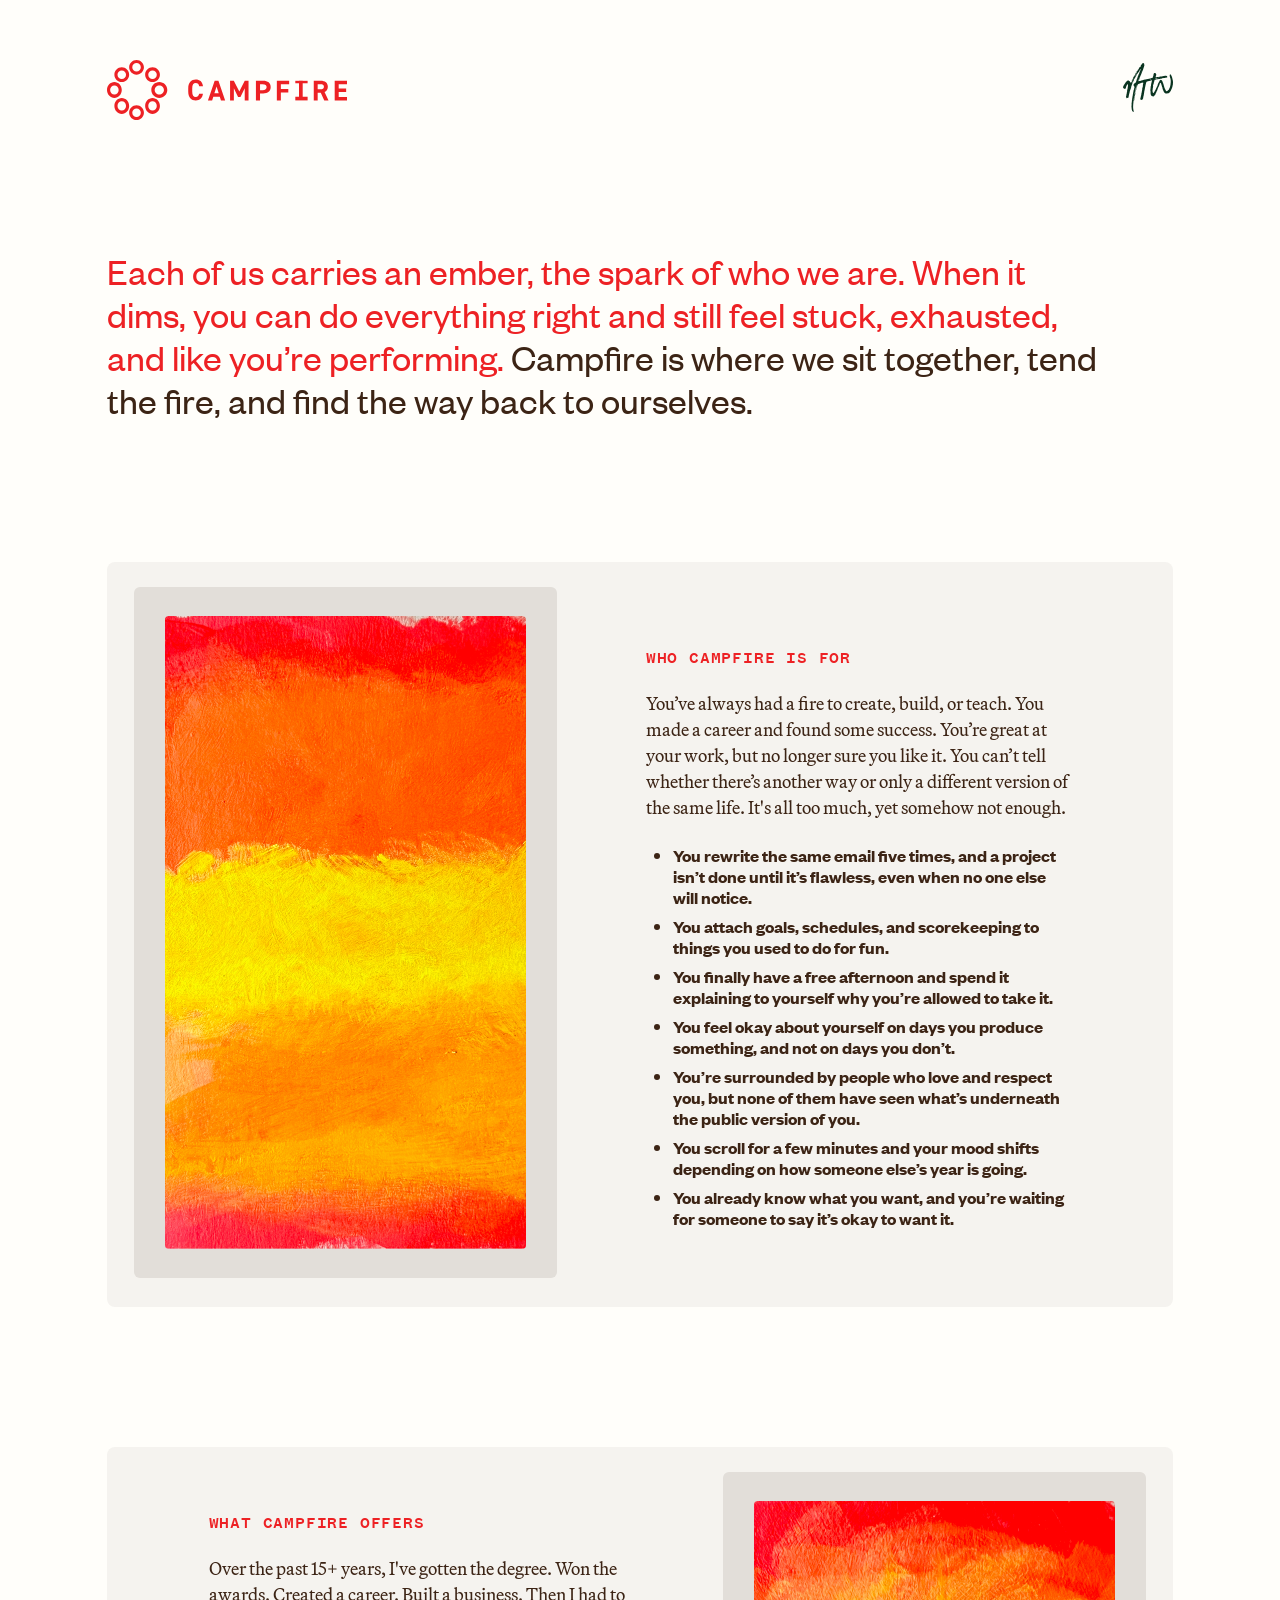
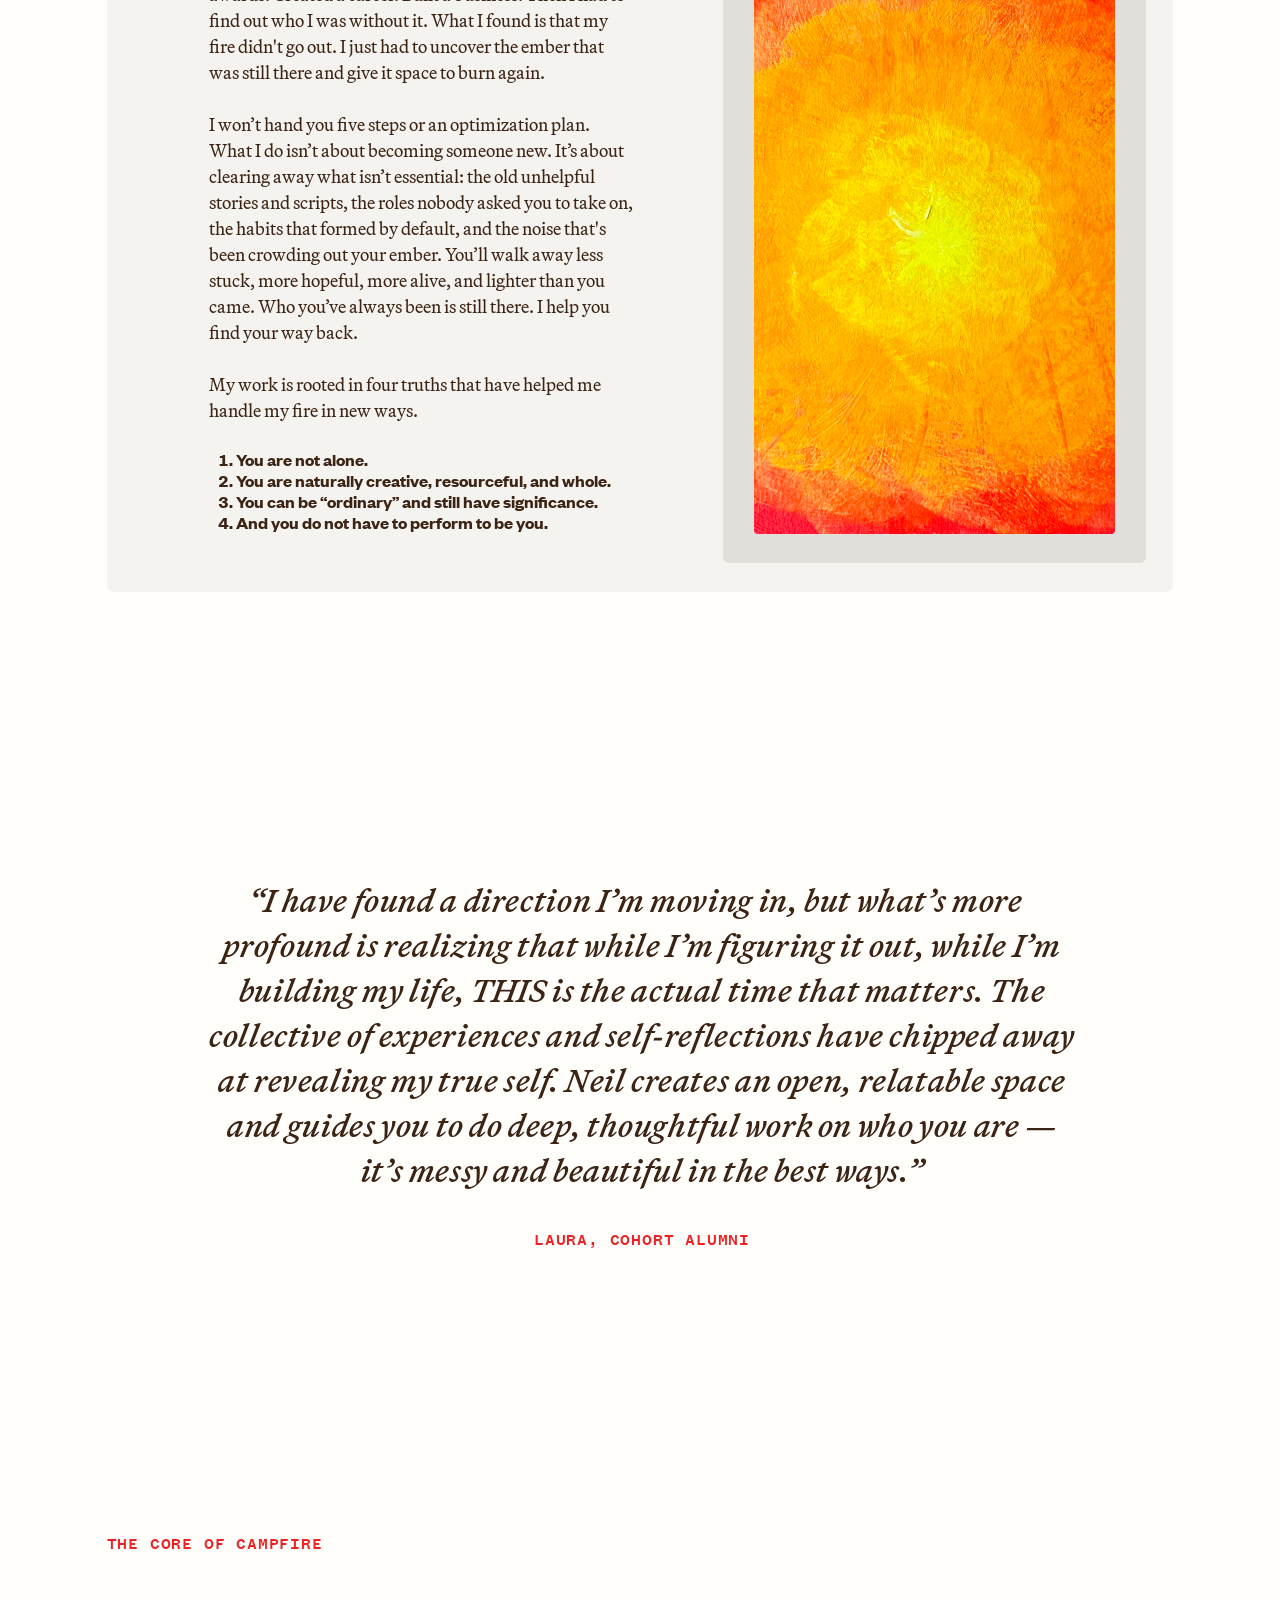
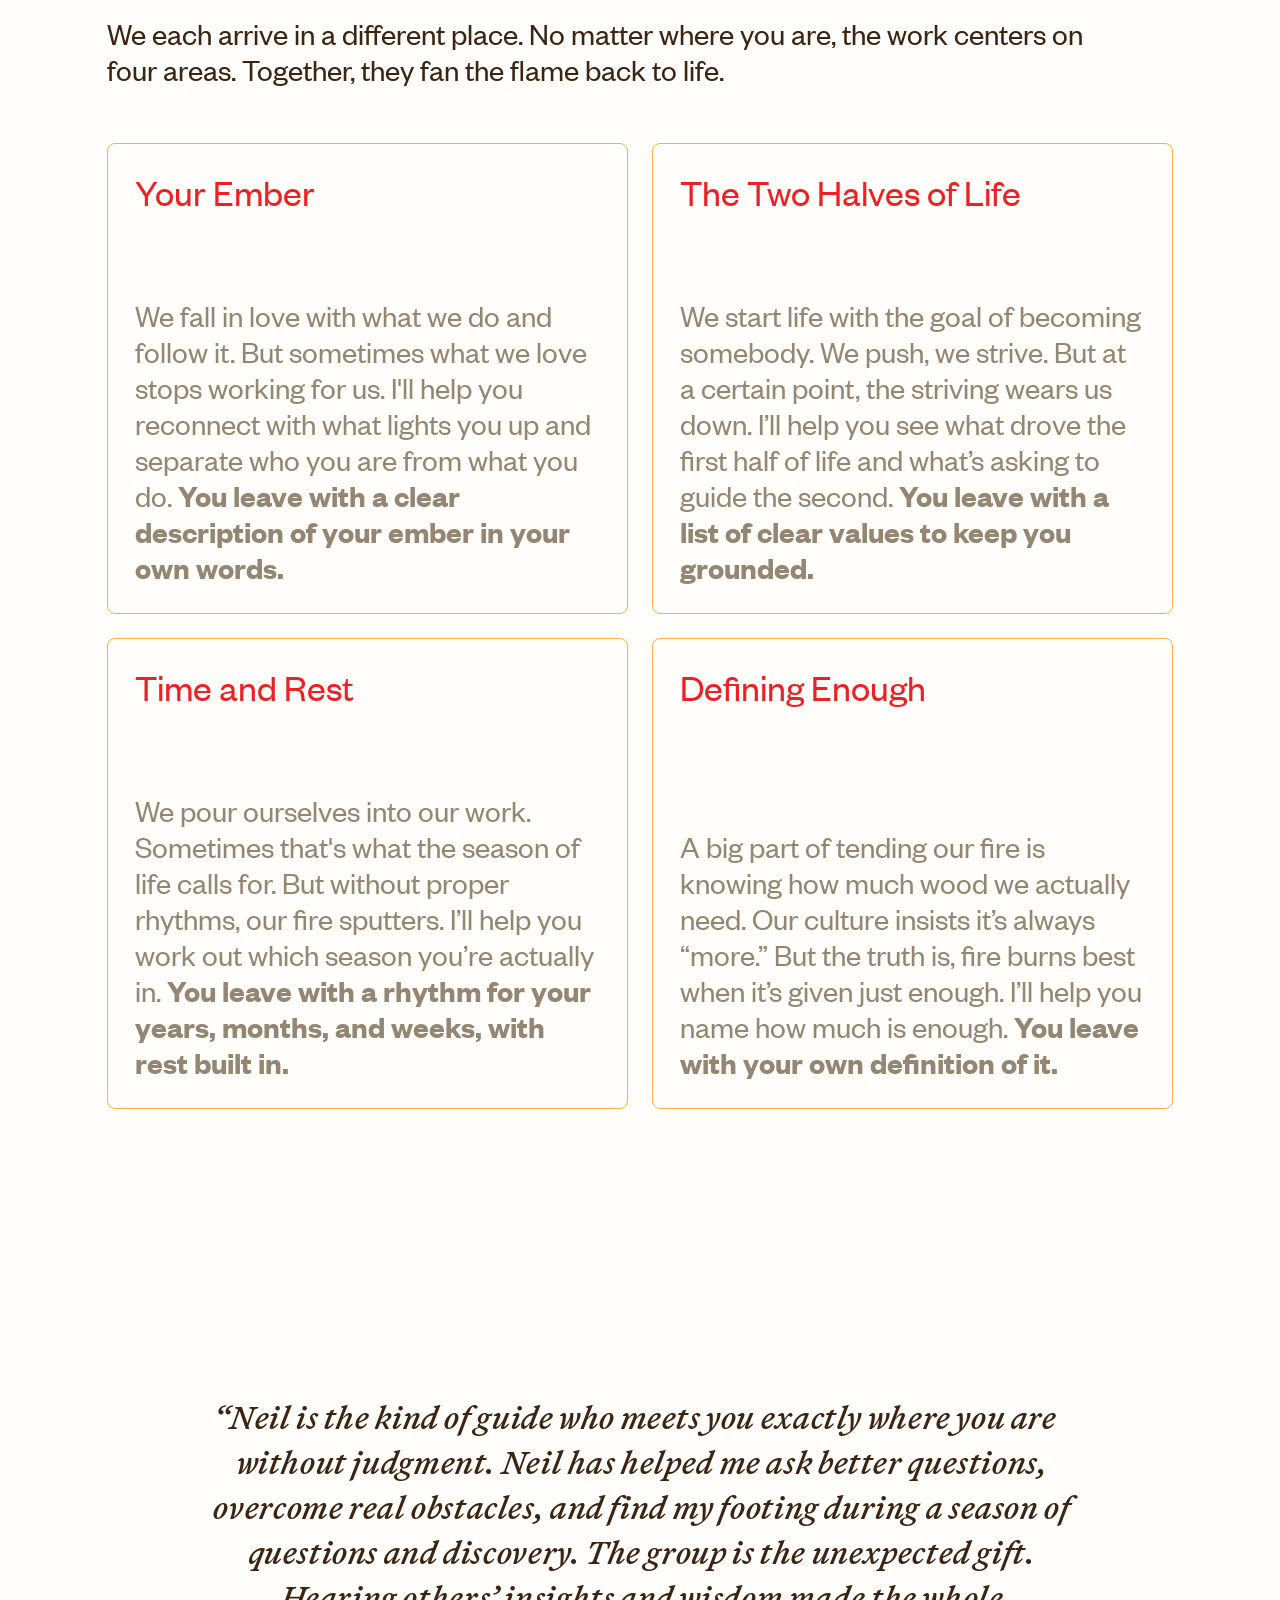
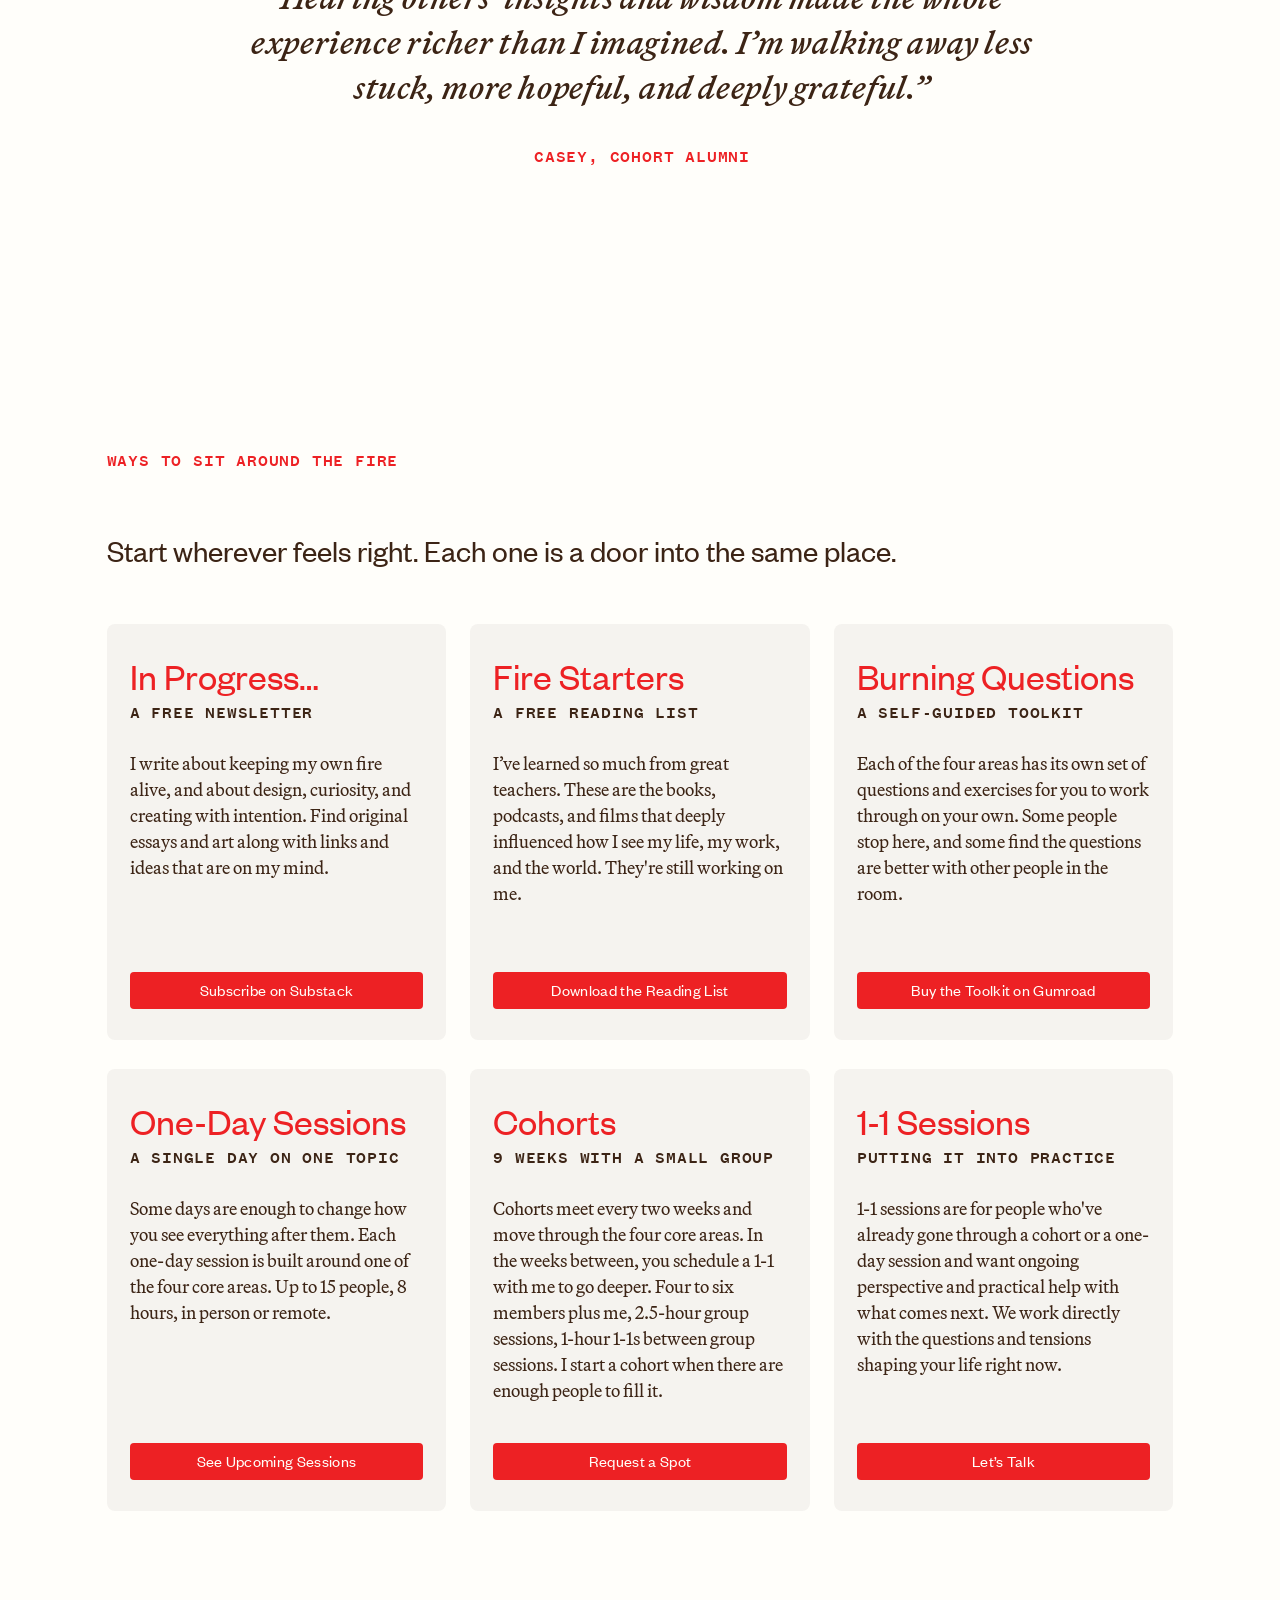
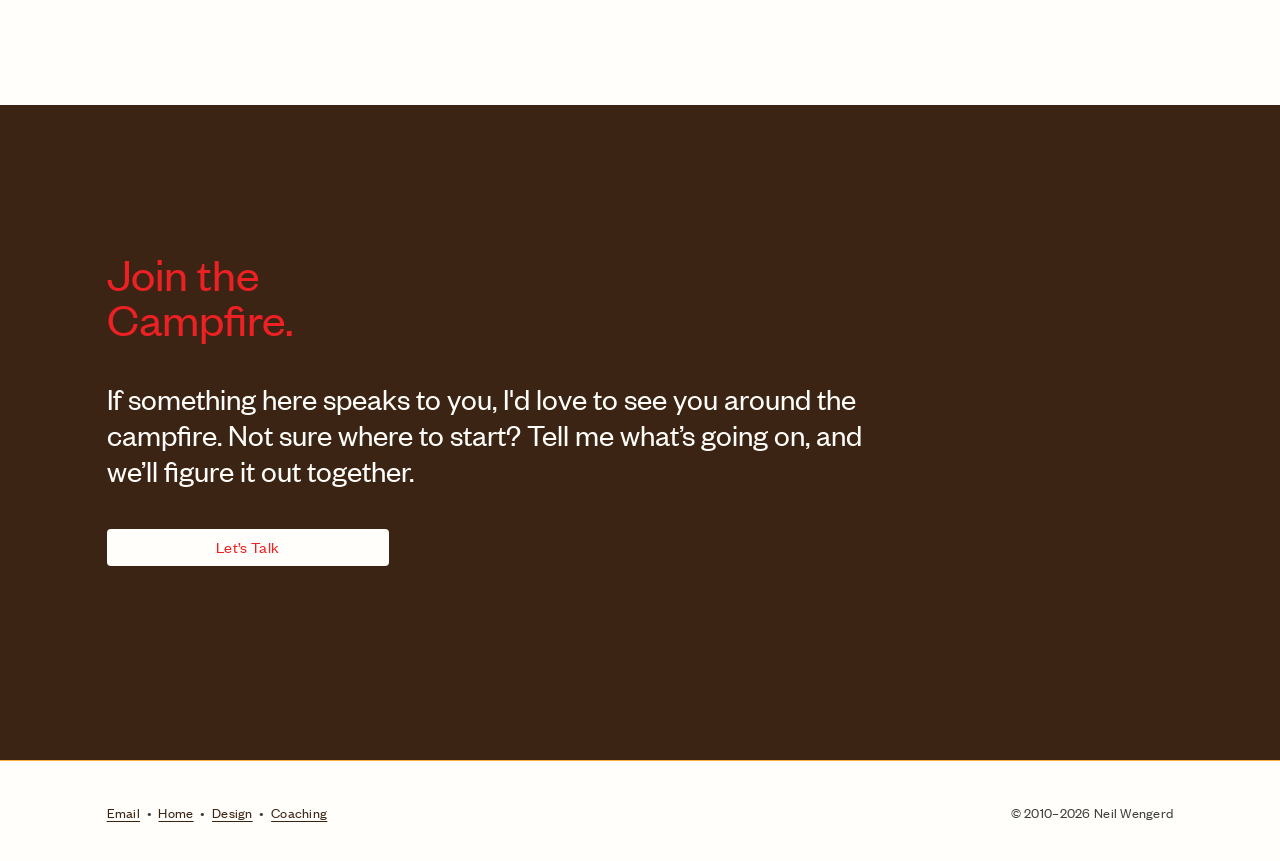
==== coaching.html @ b109884d "Add files via upload" ====
<!doctype html>
<html lang="en">
<head>
  <meta charset="utf-8">
  <meta name="viewport" content="width=device-width, initial-scale=1">
  <title>Campfire | Neil Wengerd</title>
  <meta name="description" content="Campfire is Neil Wengerd's coaching practice for people who do everything right and still feel stuck. Cohorts, one-day sessions, and 1-1 sessions to tend your ember.">
  <script>if (!window.matchMedia("(prefers-reduced-motion: reduce)").matches) document.documentElement.classList.add("has-reveal");</script>
  <link rel="stylesheet" href="styles.css">
</head>
<body class="page-coaching">

  <header class="cf-header">
    <a class="cf-logo" href="coaching.html" aria-label="Campfire">
      <img src="assets/campfire-logo.svg" width="240" height="60" alt="Campfire">
    </a>
    <a class="cf-sig" href="index.html" aria-label="Neil Wengerd, home">
      <img src="assets/neil-signature.svg" width="50" height="49" alt="">
    </a>
  </header>

  <main>
    <section class="cf-wrap cf-intro" data-reveal>
      <p class="cf-lede cf-lede-hero"><span class="red">Each of us carries an ember, the spark of who we are. When it dims, you can do everything right and still feel stuck, exhausted, and like you’re performing.</span> Campfire is where we sit together, tend the fire, and find the way back to ourselves.</p>
    </section>

    <section class="cf-wrap cf-feature" data-reveal aria-labelledby="for-label">
      <figure class="cf-photo">
        <img src="assets/campfire-photo-1.png" width="421" height="632" alt="">
      </figure>
      <div class="cf-feature-text">
        <h2 class="label cf-label" id="for-label">Who Campfire is for</h2>
        <p class="cf-serif">You’ve always had a fire to create, build, or teach. You made a career and found some success. You’re great at your work, but no longer sure you like it. You can’t tell whether there’s another way or only a different version of the same life. It's all too much, yet somehow not enough.</p>
        <ul class="cf-list">
          <li>You rewrite the same email five times, and a project isn’t done until it’s flawless, even when no one else will notice.</li>
          <li>You attach goals, schedules, and scorekeeping to things you used to do for fun.</li>
          <li>You finally have a free afternoon and spend it explaining to yourself why you’re allowed to take it.</li>
          <li>You feel okay about yourself on days you produce something, and not on days you don’t.</li>
          <li>You’re surrounded by people who love and respect you, but none of them have seen what’s underneath the public version of you.</li>
          <li>You scroll for a few minutes and your mood shifts depending on how someone else’s year is going.</li>
          <li>You already know what you want, and you’re waiting for someone to say it’s okay to want it.</li>
        </ul>
      </div>
    </section>

    <section class="cf-wrap cf-feature cf-feature-reverse" data-reveal aria-labelledby="offers-label">
      <div class="cf-feature-text">
        <h2 class="label cf-label" id="offers-label">What Campfire offers</h2>
        <div class="cf-serif cf-stack">
          <p>Over the past 15+ years, I've gotten the degree. Won the awards. Created a career. Built a business. Then I had to find out who I was without it. What I found is that my fire didn't go out. I just had to uncover the ember that was still there and give it space to burn again.</p>
          <p>I won’t hand you five steps or an optimization plan. What I do isn’t about becoming someone new. It’s about clearing away what isn’t essential: the old unhelpful stories and scripts, the roles nobody asked you to take on, the habits that formed by default, and the noise that's been crowding out your ember. You’ll walk away less stuck, more hopeful, more alive, and lighter than you came. Who you’ve always been is still there. I help you find your way back.</p>
          <p>My work is rooted in four truths that have helped me handle my fire in new ways.</p>
          <ol class="cf-list cf-list-numbered">
            <li>You are not alone.</li>
            <li>You are naturally creative, resourceful, and whole.</li>
            <li>You can be “ordinary” and still have significance.</li>
            <li>And you do not have to perform to be you.</li>
          </ol>
        </div>
      </div>
      <figure class="cf-photo">
        <img src="assets/campfire-photo-2.png" width="421" height="632" alt="">
      </figure>
    </section>

    <section class="cf-wrap cf-quote" data-reveal>
      <blockquote>
        <p>“I have found a direction I’m moving in, but what’s more profound is realizing that while I’m figuring it out, while I’m building my life, THIS is the actual time that matters. The collective of experiences and self-reflections have chipped away at revealing my true self. Neil creates an open, relatable space and guides you to do deep, thoughtful work on who you are — it’s messy and beautiful in the best ways.”</p>
        <footer class="label">Laura, cohort alumni</footer>
      </blockquote>
    </section>

    <section class="cf-wrap cf-core" data-reveal aria-labelledby="core-label">
      <h2 class="label cf-label" id="core-label">The core of Campfire</h2>
      <p class="cf-lede cf-section-lede">We each arrive in a different place. No matter where you are, the work centers on four areas. Together, they fan the flame back to life.</p>
      <div class="cf-core-grid">
        <article class="cf-core-card">
          <h3>Your Ember</h3>
          <p>We fall in love with what we do and follow it. But sometimes what we love stops working for us. I'll help you reconnect with what lights you up and separate who you are from what you do. <strong>You leave with a clear description of your ember in your own words.</strong></p>
        </article>
        <article class="cf-core-card">
          <h3>The Two Halves of Life</h3>
          <p>We start life with the goal of becoming somebody. We push, we strive. But at a certain point, the striving wears us down. I’ll help you see what drove the first half of life and what’s asking to guide the second. <strong>You leave with a list of clear values to keep you grounded.</strong></p>
        </article>
        <article class="cf-core-card">
          <h3>Time and Rest</h3>
          <p>We pour ourselves into our work. Sometimes that's what the season of life calls for. But without proper rhythms, our fire sputters. I’ll help you work out which season you’re actually in. <strong>You leave with a rhythm for your years, months, and weeks, with rest built in.</strong></p>
        </article>
        <article class="cf-core-card">
          <h3>Defining Enough</h3>
          <p>A big part of tending our fire is knowing how much wood we actually need. Our culture insists it’s always “more.” But the truth is, fire burns best when it’s given just enough. I’ll help you name how much is enough. <strong>You leave with your own definition of it.</strong></p>
        </article>
      </div>
    </section>

    <section class="cf-wrap cf-quote" data-reveal>
      <blockquote>
        <p>“Neil is the kind of guide who meets you exactly where you are without judgment. Neil has helped me ask better questions, overcome real obstacles, and find my footing during a season of questions and discovery. The group is the unexpected gift. Hearing others’ insights and wisdom made the whole experience richer than I imagined. I’m walking away less stuck, more hopeful, and deeply grateful.”</p>
        <footer class="label">Casey, cohort alumni</footer>
      </blockquote>
    </section>

    <section class="cf-wrap cf-ways" data-reveal aria-labelledby="ways-label">
      <h2 class="label cf-label" id="ways-label">Ways to sit around the fire</h2>
      <p class="cf-lede cf-section-lede">Start wherever feels right. Each one is a door into the same place.</p>
      <div class="cf-ways-grid">
        <article class="cf-way">
          <div>
            <h3>In Progress…</h3>
            <p class="label">A free newsletter</p>
            <p class="cf-serif">I write about keeping my own fire alive, and about design, curiosity, and creating with intention. Find original essays and art along with links and ideas that are on my mind.</p>
          </div>
          <a class="cf-button" href="https://neilwengerd.substack.com">Subscribe on Substack</a>
        </article>
        <article class="cf-way">
          <div>
            <h3>Fire Starters</h3>
            <p class="label">A free reading list</p>
            <p class="cf-serif">I’ve learned so much from great teachers. These are the books, podcasts, and films that deeply influenced how I see my life, my work, and the world. They're still working on me.</p>
          </div>
          <a class="cf-button" href="assets/campfire-reading-list.pdf" download>Download the Reading List</a>
        </article>
        <article class="cf-way">
          <div>
            <h3>Burning Questions</h3>
            <p class="label">A self-guided toolkit</p>
            <p class="cf-serif">Each of the four areas has its own set of questions and exercises for you to work through on your own. Some people stop here, and some find the questions are better with other people in the room.</p>
          </div>
          <a class="cf-button">Buy the Toolkit on Gumroad</a>
        </article>
        <article class="cf-way">
          <div>
            <h3>One-Day Sessions</h3>
            <p class="label">A single day on one topic</p>
            <p class="cf-serif">Some days are enough to change how you see everything after them. Each one-day session is built around one of the four core areas. Up to 15 people, 8 hours, in person or remote.</p>
          </div>
          <a class="cf-button">See Upcoming Sessions</a>
        </article>
        <article class="cf-way">
          <div>
            <h3>Cohorts</h3>
            <p class="label">9 weeks with a small group</p>
            <p class="cf-serif">Cohorts meet every two weeks and move through the four core areas. In the weeks between, you schedule a 1-1 with me to go deeper. Four to six members plus me, 2.5-hour group sessions, 1-hour 1-1s between group sessions. I start a cohort when there are enough people to fill it.</p>
          </div>
          <a class="cf-button" href="mailto:neil@neilwengerd.com?subject=Campfire%20cohort">Request a Spot</a>
        </article>
        <article class="cf-way">
          <div>
            <h3>1-1 Sessions</h3>
            <p class="label">Putting it into practice</p>
            <p class="cf-serif">1-1 sessions are for people who've already gone through a cohort or a one-day session and want ongoing perspective and practical help with what comes next. We work directly with the questions and tensions shaping your life right now.</p>
          </div>
          <a class="cf-button" href="mailto:neil@neilwengerd.com?subject=Campfire%201-1%20sessions">Let’s Talk</a>
        </article>
      </div>
    </section>

    <section class="cf-cta" data-reveal>
      <div class="cf-wrap">
        <h2>Join the Campfire.</h2>
        <p>If something here speaks to you, I'd love to see you around the campfire. Not sure where to start? Tell me what’s going on, and we’ll figure it out together.</p>
        <a class="cf-button cf-button-light" href="mailto:neil@neilwengerd.com?subject=Campfire">Let’s Talk</a>
      </div>
    </section>
  </main>

  <footer class="site-footer">
    <nav aria-label="Footer">
      <a href="mailto:neil@neilwengerd.com">Email</a><span class="sep">  •  </span><a href="index.html">Home</a><span class="sep">  •  </span><a href="design.html">Design</a><span class="sep">  •  </span><a href="coaching.html" aria-current="page">Coaching</a>
    </nav>
    <p>© 2010–2026 Neil Wengerd</p>
  </footer>

  <script src="assets/reveal.js"></script>
</body>
</html>
---- styles.css ----
/* Neil Wengerd - shared styles. Tokens come from the Figma file "NeilWengerd.com-Dev". */

@font-face {
  font-family: "Founders Grotesk";
  src: url("assets/fonts/FoundersGrotesk-Regular.woff2") format("woff2");
  font-weight: 400;
  font-style: normal;
  font-display: swap;
}

@font-face {
  font-family: "Founders Grotesk Mono";
  src: url("assets/fonts/FoundersGroteskMono-Medium.woff2") format("woff2");
  font-weight: 500;
  font-style: normal;
  font-display: swap;
}

@font-face {
  font-family: "Martina Plantijn";
  src: url("assets/fonts/MartinaPlantijn-Regular.woff2") format("woff2");
  font-weight: 400;
  font-style: normal;
  font-display: swap;
}

@font-face {
  font-family: "Founders Grotesk";
  src: url("assets/fonts/FoundersGrotesk-Semibold.woff2") format("woff2");
  font-weight: 600;
  font-style: normal;
  font-display: swap;
}

@font-face {
  font-family: "Martina Plantijn";
  src: url("assets/fonts/MartinaPlantijn-MediumItalic.woff2") format("woff2");
  font-weight: 500;
  font-style: italic;
  font-display: swap;
}

:root {
  --campfire-red: #ed2124;
  --campfire-brown: #3c2415;
  --lightest-brown: #f5f3ef;
  --light-brown: #e2ded9;
  --mid-brown: #958674;
  --campfire-yellow: #fbb040;
  --offwhite: #fffefa;
  --forest-green: #0a3420;
  --olive-drab: #69802e;
  --dark-gray: #433f3b;
  --bright-green: #ccff00;
  --light-light-gray: #ededed;
  --light-gray: #d1d1ce;

  --sans: "Founders Grotesk", "Helvetica Neue", Arial, sans-serif;
  --mono: "Founders Grotesk Mono", ui-monospace, Menlo, Consolas, monospace;
  --serif: "Martina Plantijn", Georgia, "Times New Roman", serif;

  --page-margin: clamp(24px, 8.3333vw, 120px);
  /* Side padding that keeps header and footer content inside a 1440px column. */
  --gutter: max(var(--page-margin), calc((100% - 1440px) / 2 + var(--page-margin)));
}

*,
*::before,
*::after {
  box-sizing: border-box;
}

html {
  -webkit-text-size-adjust: 100%;
}

body {
  margin: 0;
  background: var(--offwhite);
  color: var(--forest-green);
  font-family: var(--sans);
  font-weight: 400;
  -webkit-font-smoothing: antialiased;
  -moz-osx-font-smoothing: grayscale;
}

img {
  display: block;
  max-width: 100%;
}

a {
  color: inherit;
  text-decoration: none;
}

p {
  margin: 0;
}

.visually-hidden {
  position: absolute;
  width: 1px;
  height: 1px;
  margin: -1px;
  padding: 0;
  overflow: hidden;
  clip: rect(0 0 0 0);
  white-space: nowrap;
  border: 0;
}

/* Header */

.site-header {
  display: grid;
  grid-template-columns: 1fr auto 1fr;
  align-items: center;
  padding: 52px var(--gutter) 0;
}

.nav-link {
  font-size: 24px;
  line-height: 24px;
  letter-spacing: -0.01em;
}

.nav-link:first-child {
  justify-self: start;
}

.nav-link:last-child {
  justify-self: end;
}

.nav-link:hover,
.nav-link:focus-visible {
  text-decoration: underline;
  text-decoration-thickness: 0.05em;
  text-underline-offset: 0.18em;
}

.signature img {
  width: 80px;
  height: 79px;
}

/* Shared column wrapper: 996px at 1440, two columns 408 / 588 */

.wrap {
  width: min(996px, 100% - 2 * var(--page-margin));
  margin-inline: auto;
}

.columns {
  display: grid;
  grid-template-columns: minmax(0, 408fr) minmax(0, 588fr);
}

.label {
  margin: 0;
  font-family: var(--mono);
  font-weight: 500;
  font-size: 16px;
  line-height: 14px;
  letter-spacing: 0.05em;
  text-transform: uppercase;
}

.text-link {
  text-decoration: underline;
  text-decoration-thickness: 0.06em;
  text-underline-offset: 0.18em;
  transition: color 0.15s ease;
}

.text-link:hover,
.text-link:focus-visible {
  color: var(--olive-drab);
}

/* Hero */

.hero {
  padding: 206px var(--page-margin);
  text-align: center;
}

.lede {
  max-width: 790px;
  margin-inline: auto;
  font-size: 31px;
  line-height: 36px;
}

.lede + .lede {
  max-width: 788px;
  margin-top: 33px;
  color: var(--olive-drab);
}

.lede a {
  color: var(--forest-green);
  text-decoration: underline;
  text-decoration-thickness: 0.04em;
  text-underline-offset: 0.18em;
  transition: color 0.15s ease;
}

.lede a:hover,
.lede a:focus-visible {
  color: var(--olive-drab);
}

/* Newsletter */

.newsletter {
  padding: 107px 0 108px;
  border-top: 1px solid var(--bright-green);
}

.newsletter-blurb {
  max-width: 289px;
  margin-top: 18px;
  font-size: 14px;
  line-height: 18px;
  letter-spacing: 0.02em;
}

.newsletter-form {
  display: flex;
  gap: 24px;
  align-items: flex-start;
  margin-top: 24px;
}

.newsletter-form input {
  flex: 1 1 0;
  min-width: 0;
  height: 38px;
  padding: 0 24px;
  border: 0;
  border-radius: 4px;
  background: var(--light-light-gray);
  color: var(--forest-green);
  font-family: var(--sans);
  font-size: 16px;
  letter-spacing: 0.02em;
}

.newsletter-form input::placeholder {
  color: var(--light-gray);
  opacity: 1;
}

.newsletter-form button {
  flex: 0 0 159px;
  height: 37px;
  padding: 0;
  border: 0;
  border-radius: 4px;
  background: var(--olive-drab);
  color: var(--offwhite);
  font-family: var(--sans);
  font-size: 16px;
  letter-spacing: 0.02em;
  cursor: pointer;
  transition: background-color 0.15s ease;
}

.newsletter-form button:hover {
  background: var(--forest-green);
}

.newsletter-form input:focus-visible,
.newsletter-form button:focus-visible {
  outline: 2px solid var(--forest-green);
  outline-offset: 2px;
}

/* About */

.about {
  padding: 161px 0 171px;
  border-top: 1px solid var(--bright-green);
}

.about .label {
  margin-top: 9px;
}

.portrait {
  position: relative;
  width: 282px;
  height: 244px;
  margin-top: 40px;
  overflow: hidden;
  border-radius: 8px;
}

.portrait img {
  width: 100%;
  height: 100%;
  object-fit: cover;
}

.about-copy {
  font-family: var(--serif);
  font-size: 18px;
  line-height: 26px;
}

.about-copy p + p {
  margin-top: 26px;
}

/* Footer */

.site-footer {
  display: flex;
  justify-content: space-between;
  gap: 24px;
  padding: 42px var(--gutter) 34px;
  border-top: 1px solid var(--bright-green);
  color: var(--dark-gray);
  font-size: 14px;
  line-height: 18px;
  letter-spacing: 0.02em;
}

.site-footer .sep {
  white-space: pre;
}

.site-footer a {
  color: var(--forest-green);
  text-decoration: underline;
  text-decoration-thickness: 0.06em;
  text-underline-offset: 0.18em;
  transition: color 0.15s ease;
}

.site-footer a:hover,
.site-footer a:focus-visible {
  color: var(--olive-drab);
}

/* Scroll intro. Only active when the inline script in <head> adds .has-intro,
   so the page still works without JavaScript or with reduced motion. */

/* The header stays pinned at the top while the signature travels, then scrolls away. */
.has-intro .intro-track::after {
  content: "";
  display: block;
  height: 100vh;
  height: 100svh;
}

.has-intro .site-header {
  position: sticky;
  top: 0;
  z-index: 1;
}

.has-intro .signature {
  position: relative;
  display: block;
  width: 80px;
  height: 79px;
}

.has-intro .signature img {
  position: absolute;
  top: 50%;
  left: 50%;
  width: min(420px, 70vw, 50vh);
  width: min(420px, 70vw, 50svh);
  height: auto;
  max-width: none;
  transform: translate(-50%, -50%);
  transform-origin: center;
  animation: signature-in 1s ease both;
}

@keyframes signature-in {
  from {
    opacity: 0;
  }

  to {
    opacity: 1;
  }
}

.has-intro [data-reveal],
.has-reveal [data-reveal] {
  opacity: 0;
  transform: translateY(16px);
  transition: opacity 0.8s ease, transform 0.8s ease;
}

.has-intro .site-footer[data-reveal] {
  transform: none;
}

.has-intro [data-reveal].is-visible,
.has-reveal [data-reveal].is-visible {
  opacity: 1;
  transform: none;
}

.has-intro .lede + .lede[data-reveal] {
  transition-delay: 0.12s;
}

/* Narrow screens: provisional until the mobile frames are reviewed */

@media (max-width: 800px) {
  .site-header {
    padding-top: 32px;
  }

  .nav-link {
    font-size: 20px;
  }

  .hero {
    padding-block: 96px;
  }

  .lede {
    font-size: 24px;
    line-height: 30px;
  }

  .lede + .lede {
    margin-top: 48px;
  }

  .columns {
    grid-template-columns: minmax(0, 1fr);
    row-gap: 32px;
  }

  .newsletter {
    padding: 64px 0;
  }

  .newsletter-form {
    margin-top: 0;
  }

  .about {
    padding: 80px 0;
  }

  .site-footer {
    flex-direction: column;
    padding-top: 32px;
  }
}

/* Coaching (Campfire) page */

.page-coaching {
  color: var(--campfire-brown);
}

.cf-wrap {
  width: min(1200px, 100% - 2 * var(--page-margin));
  margin-inline: auto;
}

.cf-header {
  display: flex;
  justify-content: space-between;
  align-items: flex-start;
  padding: 60px var(--gutter) 0;
}

.cf-logo,
.cf-sig {
  display: block;
}

.cf-logo img {
  width: 240px;
  height: 60px;
}

.cf-sig {
  margin-top: 3px;
}

.cf-sig img {
  width: 50px;
  height: auto;
}

.page-coaching .label {
  color: var(--campfire-red);
}

.cf-lede {
  max-width: 996px;
  font-size: 38px;
  line-height: 43px;
  color: var(--campfire-brown);
}

.cf-lede .red {
  color: var(--campfire-red);
}

.cf-intro {
  margin-top: 130px;
}

.cf-section-lede {
  margin-top: 65px;
  font-size: 31px;
  line-height: 36px;
}

.cf-serif {
  font-family: var(--serif);
  font-size: 18px;
  line-height: 26px;
}

.page-coaching main > section + section {
  margin-top: 140px;
}

/* Photo panels */

.cf-feature {
  display: grid;
  grid-template-columns: minmax(0, 483fr) minmax(0, 486fr);
  column-gap: min(102px, 9.5%);
  padding: 25px min(102px, 8.5%) 29px 27px;
  border-radius: 8px;
  background: var(--lightest-brown);
}

.cf-feature-reverse {
  grid-template-columns: minmax(0, 486fr) minmax(0, 483fr);
  padding: 25px 27px 29px min(102px, 8.5%);
}

.cf-photo {
  height: 691px;
  margin: 0;
  padding: 29px 31px;
  border-radius: 6px;
  background: var(--light-brown);
}

.cf-photo img {
  width: 100%;
  height: 100%;
  border-radius: 4px;
  object-fit: cover;
}

.cf-feature-text {
  align-self: center;
  padding-top: 14px;
}

.cf-label {
  margin-bottom: 25px;
}

.cf-list {
  margin: 25px 0 0;
  padding-left: 27px;
  font-family: var(--sans);
  font-weight: 600;
  font-size: 18px;
  line-height: 21px;
}

.cf-list li + li {
  margin-top: 8px;
}

.cf-list-numbered {
  margin-top: 26px;
}

.cf-list-numbered li + li {
  margin-top: 0;
}

.cf-stack > * + * {
  margin-top: 26px;
}

.cf-stack > .cf-list-numbered {
  margin-top: 26px;
}

/* Testimonials */

.cf-quote {
  padding: 146px 98px 150px 102px;
  text-align: center;
}

.cf-quote blockquote {
  margin: 0;
}

.cf-quote p {
  max-width: 996px;
  margin-inline: auto;
  font-family: var(--serif);
  font-weight: 500;
  font-style: italic;
  font-size: 31px;
  line-height: 45px;
  letter-spacing: 0.02em;
  text-indent: -0.45em;
}

.cf-quote footer {
  margin-top: 40px;
}

/* Core areas */

.cf-core-grid {
  display: grid;
  grid-template-columns: repeat(2, minmax(0, 1fr));
  gap: 24px;
  margin-top: 55px;
}

.cf-core-card {
  display: flex;
  flex-direction: column;
  justify-content: space-between;
  min-height: 471px;
  padding: 27px;
  border: 1px solid var(--campfire-yellow);
  border-radius: 8px;
}

.cf-core-card h3 {
  margin: 0;
  font-weight: 400;
  font-size: 38px;
  line-height: 43px;
  color: var(--campfire-red);
}

.cf-core-card p {
  font-size: 31px;
  line-height: 36px;
  color: var(--mid-brown);
}

.cf-core-card strong {
  font-weight: 600;
}

/* Ways to sit around the fire */

.cf-ways {
  margin-bottom: 194px;
}

.cf-ways-grid {
  display: grid;
  grid-template-columns: repeat(3, minmax(0, 1fr));
  gap: 29px 24px;
  margin-top: 55px;
}

.cf-way {
  display: flex;
  flex-direction: column;
  justify-content: space-between;
  gap: 40px;
  min-height: 416px;
  padding: 31px 23px;
  border-radius: 8px;
  background: var(--lightest-brown);
}

.cf-way h3 {
  margin: 0;
  font-weight: 400;
  font-size: 38px;
  line-height: 43px;
  color: var(--campfire-red);
}

.page-coaching .cf-way .label {
  margin-top: 8px;
  color: var(--campfire-brown);
}

.cf-way .cf-serif {
  margin-top: 30px;
}

.cf-button {
  flex-shrink: 0;
  display: flex;
  align-items: center;
  justify-content: center;
  height: 37px;
  padding: 0 24px 1px;
  border-radius: 4px;
  background: var(--campfire-red);
  color: var(--offwhite);
  font-size: 16px;
  line-height: 16px;
  letter-spacing: 0.02em;
  text-align: center;
  transition: background-color 0.15s ease, color 0.15s ease;
}

.cf-button:hover,
.cf-button:focus-visible {
  background: var(--campfire-brown);
}

.cf-button:focus-visible {
  outline: 2px solid var(--campfire-red);
  outline-offset: 2px;
}

/* Closing call */

.cf-cta {
  margin-top: 0 !important;
  padding: 146px 0 194px;
  background: var(--campfire-brown);
  color: var(--offwhite);
}

.cf-cta h2 {
  max-width: 306px;
  margin: 0;
  font-weight: 400;
  font-size: 48px;
  line-height: 45px;
  color: var(--campfire-red);
}

.cf-cta p {
  max-width: 792px;
  margin-top: 40px;
  font-size: 31px;
  line-height: 36px;
}

.cf-button-light {
  width: min(282px, 100%);
  margin-top: 40px;
  background: var(--offwhite);
  color: var(--campfire-red);
}

.cf-button-light:hover,
.cf-button-light:focus-visible {
  background: var(--light-brown);
}

.cf-button-light:focus-visible {
  outline-color: var(--offwhite);
}

/* Footer on this page uses the Campfire palette */

.page-coaching .site-footer {
  padding-top: 43px;
  padding-bottom: 39px;
  border-top-color: var(--campfire-yellow);
}

.page-coaching .site-footer a {
  color: var(--campfire-brown);
}

.page-coaching .site-footer a:hover,
.page-coaching .site-footer a:focus-visible {
  color: var(--campfire-red);
}

@media (max-width: 1100px) {
  .cf-ways-grid {
    grid-template-columns: repeat(2, minmax(0, 1fr));
  }
}

@media (max-width: 800px) {
  .cf-header {
    padding-top: 32px;
  }

  .cf-logo img {
    width: 160px;
    height: auto;
  }

  .cf-intro {
    margin-top: 64px;
  }

  .cf-lede {
    font-size: 26px;
    line-height: 31px;
  }

  .cf-section-lede,
  .cf-cta p {
    font-size: 24px;
    line-height: 30px;
  }

  .page-coaching main > section + section {
    margin-top: 80px;
  }

  .cf-feature,
  .cf-feature-reverse {
    grid-template-columns: minmax(0, 1fr);
    row-gap: 32px;
    padding: 20px;
  }

  .cf-feature-reverse .cf-photo {
    order: -1;
  }

  .cf-photo {
    height: 480px;
  }

  .cf-feature-text {
    padding-top: 0;
  }

  .cf-quote {
    padding: 64px 0;
  }

  .cf-quote p {
    font-size: 22px;
    line-height: 32px;
    text-indent: 0;
  }

  .cf-core-grid,
  .cf-ways-grid {
    display: flex;
    flex-direction: column;
  }

  .cf-core-grid {
    gap: 24px;
  }

  .cf-ways-grid {
    gap: 29px;
  }

  .cf-core-card,
  .cf-way {
    display: block;
    height: auto;
  }

  .cf-core-card p {
    margin-top: 40px;
  }

  .cf-way > .cf-button {
    margin-top: 40px;
  }

  .cf-core-card {
    min-height: 0;
    padding: 24px 22px;
  }

  .cf-core-card h3,
  .cf-core-card p {
    min-width: 0;
    overflow-wrap: break-word;
  }

  .cf-core-card p {
    font-size: 21px;
    line-height: 27px;
  }

  .cf-core-card h3,
  .cf-way h3 {
    font-size: 32px;
    line-height: 36px;
  }

  .cf-way {
    min-height: 0;
  }

  .cf-ways {
    margin-bottom: 96px;
  }

  .cf-cta {
    padding: 80px 0 96px;
  }

  .cf-cta h2 {
    font-size: 40px;
    line-height: 40px;
  }
}

/* Design (Grafica) page */

:root {
  --mid-gray: #807e7a;
}

.gr-wrap {
  width: min(1200px, 100% - 2 * var(--page-margin));
  margin-inline: auto;
}

.label.lime {
  color: var(--bright-green);
}

.gr-header {
  display: flex;
  justify-content: space-between;
  align-items: flex-start;
  height: 113px;
  padding: 63px var(--gutter) 0;
}

.gr-logo,
.gr-sig {
  display: block;
}

.gr-logo {
  margin-top: 1px;
}

.gr-logo img {
  width: 200px;
  height: 37px;
}

.gr-sig img {
  width: 50px;
  height: auto;
}

/* Vertical rhythm, matched to the Figma frame at 1440 */
.page-design main > section + section {
  margin-top: 190px;
}

.page-design main > .gr-after-intro {
  margin-top: 100px;
}

.page-design main > .gr-after-cards {
  margin-top: 260px;
}

.page-design main > .gr-clients {
  margin-top: 178px;
}

.page-design main > .gr-cta {
  margin-top: 0;
}

.gr-intro {
  margin-top: 137px;
}

.gr-lede {
  max-width: 894px;
  font-size: 38px;
  line-height: 43px;
}

.gr-lede .olive {
  color: var(--olive-drab);
}

.gr-section-lede {
  max-width: 792px;
  margin-top: 55px;
  font-size: 31px;
  line-height: 36px;
  color: var(--olive-drab);
}

/* Carousels */

.gr-reel {
  --slide-w: min(894px, calc((100vw - 2 * var(--page-margin)) * 0.745));
  --reel-gap: 24px;
}

.gr-reel-viewport {
  overflow-x: auto;
  scroll-snap-type: x mandatory;
  scroll-padding-left: var(--gutter);
  scrollbar-width: none;
}

.gr-reel-viewport::-webkit-scrollbar {
  display: none;
}

.gr-reel.is-ready .gr-reel-viewport {
  overflow: hidden;
  touch-action: pan-y;
  cursor: grab;
  user-select: none;
  -webkit-user-select: none;
}

.gr-reel.is-dragging .gr-reel-viewport {
  cursor: grabbing;
}

.gr-reel-viewport:focus-visible {
  outline: 2px solid var(--forest-green);
  outline-offset: -2px;
}

.gr-reel-track {
  display: flex;
  gap: var(--reel-gap);
  margin: 0;
  padding: 0 0 0 var(--gutter);
  list-style: none;
  will-change: transform;
  transition: transform 0.6s cubic-bezier(0.22, 0.7, 0.2, 1);
}

.gr-reel:not(.is-ready) .gr-reel-track {
  width: max-content;
  padding-right: var(--gutter);
}

.gr-slide {
  flex: 0 0 var(--slide-w);
  align-self: flex-start;
  height: calc(var(--slide-w) * 600 / 894);
  overflow: hidden;
  border-radius: 8px;
  background: #d9d9d9;
  scroll-snap-align: start;
}

.gr-reel--tall .gr-slide {
  height: calc(var(--slide-w) * 601 / 894);
}

.gr-slide img {
  width: 100%;
  height: 100%;
  object-fit: cover;
  pointer-events: none;
  -webkit-user-drag: none;
}

/* Arrow cursors: left of the active slide's centre points back, right of it points forward */
.gr-reel.is-ready .gr-reel-viewport.cursor-prev {
  cursor: url("assets/cursor-prev.svg") 34 21, w-resize;
}

.gr-reel.is-ready .gr-reel-viewport.cursor-next {
  cursor: url("assets/cursor-next.svg") 34 21, e-resize;
}

/* Cards */

.gr-grid-2 {
  display: grid;
  grid-template-columns: repeat(2, minmax(0, 1fr));
  gap: 24px;
}

.gr-grid-3 {
  display: grid;
  grid-template-columns: repeat(3, minmax(0, 1fr));
  gap: 24px;
  margin-top: 55px;
}

.gr-grid-after-label {
  margin-top: 55px;
}

.gr-card,
.gr-step {
  display: flex;
  flex-direction: column;
  justify-content: space-between;
  padding: 27px;
  border: 1px solid var(--bright-green);
  border-radius: 8px;
}

.gr-card--list {
  height: 400px;
  gap: 48px;
}

.gr-card--text {
  gap: 148px;
}

.gr-card h3 {
  margin: 0;
  padding-right: 50px;
  font-weight: 400;
  font-size: 38px;
  line-height: 43px;
  color: var(--forest-green);
}

.gr-list {
  margin: 0;
  padding: 0 50px 0 0;
  list-style: none;
  font-size: 31px;
  line-height: 36px;
  color: var(--mid-gray);
}

.gr-card--text p {
  padding-right: 50px;
  font-size: 31px;
  line-height: 36px;
  color: var(--mid-gray);
}

.gr-step {
  min-height: 448px;
  gap: 48px;
}

.gr-step h3 {
  margin: 0;
  padding-right: 50px;
  font-weight: 400;
  font-size: 38px;
  line-height: 38px;
  color: var(--forest-green);
}

.gr-num {
  display: block;
  color: var(--light-gray);
}

.gr-step p {
  font-size: 24px;
  line-height: 28px;
  color: var(--mid-gray);
}

/* Clients */

.gr-clients {
  padding: 79px 0 122px;
  background: var(--forest-green);
  color: var(--offwhite);
}

.gr-clients-grid {
  display: grid;
  grid-template-columns: minmax(0, 690fr) minmax(0, 384fr);
  grid-template-areas:
    "intro intro"
    "quotes list";
  column-gap: 10.5%;
  row-gap: 80px;
}

.gr-clients-intro {
  grid-area: intro;
}

.gr-clients-intro .label {
  margin-bottom: 25px;
}

.gr-clients-intro p {
  max-width: 588px;
  font-size: 18px;
  line-height: 21px;
}

.gr-quotes {
  position: relative;
  grid-area: quotes;
  display: grid;
  min-height: 442px;
  padding: 41px 31px 33px 34px;
  border: 1px solid var(--bright-green);
  border-radius: 8px;
}

.gr-quote {
  grid-area: 1 / 1;
  display: flex;
  flex-direction: column;
  justify-content: space-between;
  gap: 24px;
  margin: 0;
  visibility: hidden;
  opacity: 0;
  transition: opacity 0.4s ease, visibility 0s linear 0.4s;
}

.gr-quote.is-active {
  visibility: visible;
  opacity: 1;
  transition: opacity 0.4s ease;
}

.gr-quote blockquote {
  margin: 0;
}

.gr-quote p {
  font-size: 26px;
  line-height: 30px;
  text-indent: -0.45em;
}

.gr-quote figcaption {
  max-width: 540px;
  font-family: var(--mono);
  font-weight: 400;
  font-size: 16px;
  line-height: 18px;
  letter-spacing: 0.05em;
  text-transform: uppercase;
}

.gr-quote .name {
  display: block;
  font-weight: 500;
  color: var(--bright-green);
}

.gr-quote .org {
  display: block;
}

.gr-dots {
  position: absolute;
  right: 22px;
  bottom: 33px;
  display: flex;
  gap: 6px;
}

.gr-dot {
  width: 12px;
  height: 12px;
  padding: 0;
  border: 0;
  border-radius: 50%;
  background: var(--olive-drab);
  cursor: pointer;
  transition: background-color 0.15s ease;
}

.gr-dot:hover,
.gr-dot.is-active {
  background: var(--bright-green);
}

.gr-dot:focus-visible {
  outline: 2px solid var(--offwhite);
  outline-offset: 3px;
}

.gr-clientlist {
  grid-area: list;
}

.gr-clientlist .label {
  margin-bottom: 28px;
}

.gr-clientlist ul {
  margin: 0;
  padding: 0;
  list-style: none;
  font-size: 24px;
  line-height: 30px;
}

/* Closing call */

.gr-cta {
  padding: 106px 0;
  background: var(--olive-drab);
  color: var(--offwhite);
}

.gr-cta-inner {
  display: grid;
  grid-template-columns: minmax(0, 510fr) minmax(0, 486fr);
  width: min(996px, 100% - 2 * var(--page-margin));
  margin-inline: auto;
}

.gr-cta h2 {
  max-width: 382px;
  margin: 0;
  font-weight: 400;
  font-size: 48px;
  line-height: 45px;
  color: var(--bright-green);
}

.gr-cta-copy {
  margin-top: 37px;
  font-size: 18px;
  line-height: 21px;
}

.gr-cta-copy p + p {
  margin-top: 21px;
}

.gr-button {
  display: flex;
  align-items: center;
  justify-content: center;
  width: min(282px, 100%);
  height: 37px;
  margin-top: 28px;
  padding: 0 24px 1px;
  border-radius: 4px;
  background: var(--forest-green);
  color: var(--offwhite);
  font-size: 16px;
  line-height: 16px;
  letter-spacing: 0.02em;
  transition: background-color 0.15s ease, color 0.15s ease;
}

.gr-button:hover,
.gr-button:focus-visible {
  background: var(--offwhite);
  color: var(--forest-green);
}

.page-design .site-footer {
  padding-top: 43px;
  padding-bottom: 39px;
}

@media (max-width: 1100px) {
  .page-design .site-footer {
    flex-wrap: wrap;
  }

  .page-design .footer-note {
    order: 3;
    flex-basis: 100%;
  }
}

@media (max-width: 1000px) {
  .gr-grid-3 {
    grid-template-columns: minmax(0, 1fr);
  }

  /* Plain block layout: height follows the content, so text can never spill out of a card */
  .gr-card,
  .gr-step {
    display: block;
    height: auto;
    min-height: 0;
  }

  .gr-card h3 + *,
  .gr-step h3 + p {
    margin-top: 48px;
  }
}

@media (max-width: 800px) {
  .gr-header {
    height: auto;
    padding-top: 32px;
  }

  .gr-logo img {
    width: 150px;
    height: auto;
  }

  .gr-intro {
    margin-top: 64px;
  }

  .gr-lede {
    font-size: 26px;
    line-height: 31px;
  }

  .page-design main > section + section,
  .page-design main > .gr-after-cards,
  .page-design main > .gr-clients {
    margin-top: 96px;
  }

  .page-design main > .gr-after-intro {
    margin-top: 56px;
  }

  .gr-section-lede {
    font-size: 24px;
    line-height: 30px;
  }

  .gr-reel {
    --slide-w: calc(100vw - 2 * var(--page-margin));
    --reel-gap: 12px;
  }

  .gr-grid-2,
  .gr-grid-3 {
    grid-template-columns: minmax(0, 1fr);
  }

  .gr-card--list {
    height: auto;
  }

  .gr-card h3 {
    font-size: 32px;
    line-height: 36px;
  }

  .gr-list,
  .gr-card--text p {
    font-size: 22px;
    line-height: 28px;
  }

  .gr-clients {
    padding: 64px 0 80px;
  }

  .gr-clients-grid {
    grid-template-columns: minmax(0, 1fr);
    grid-template-areas:
      "intro"
      "quotes"
      "list";
    row-gap: 48px;
  }

  .gr-quotes {
    min-height: 0;
    padding: 28px 20px;
  }

  .gr-quote {
    display: block;
  }

  .gr-quote p {
    font-size: 20px;
    line-height: 27px;
  }

  .gr-quote figcaption {
    margin-top: 28px;
  }

  .gr-dots {
    position: static;
    grid-row: 2;
    grid-column: 1;
    justify-self: end;
    margin-top: 28px;
  }

  .gr-cta {
    padding: 72px 0;
  }

  .gr-cta-inner {
    grid-template-columns: minmax(0, 1fr);
  }

  .gr-cta-inner > div:first-child {
    display: contents;
  }

  .gr-cta h2 {
    order: 1;
    font-size: 40px;
    line-height: 40px;
  }

  .gr-cta-copy {
    order: 2;
    margin-top: 28px;
  }

  .gr-button {
    order: 3;
    margin-top: 32px;
  }
}
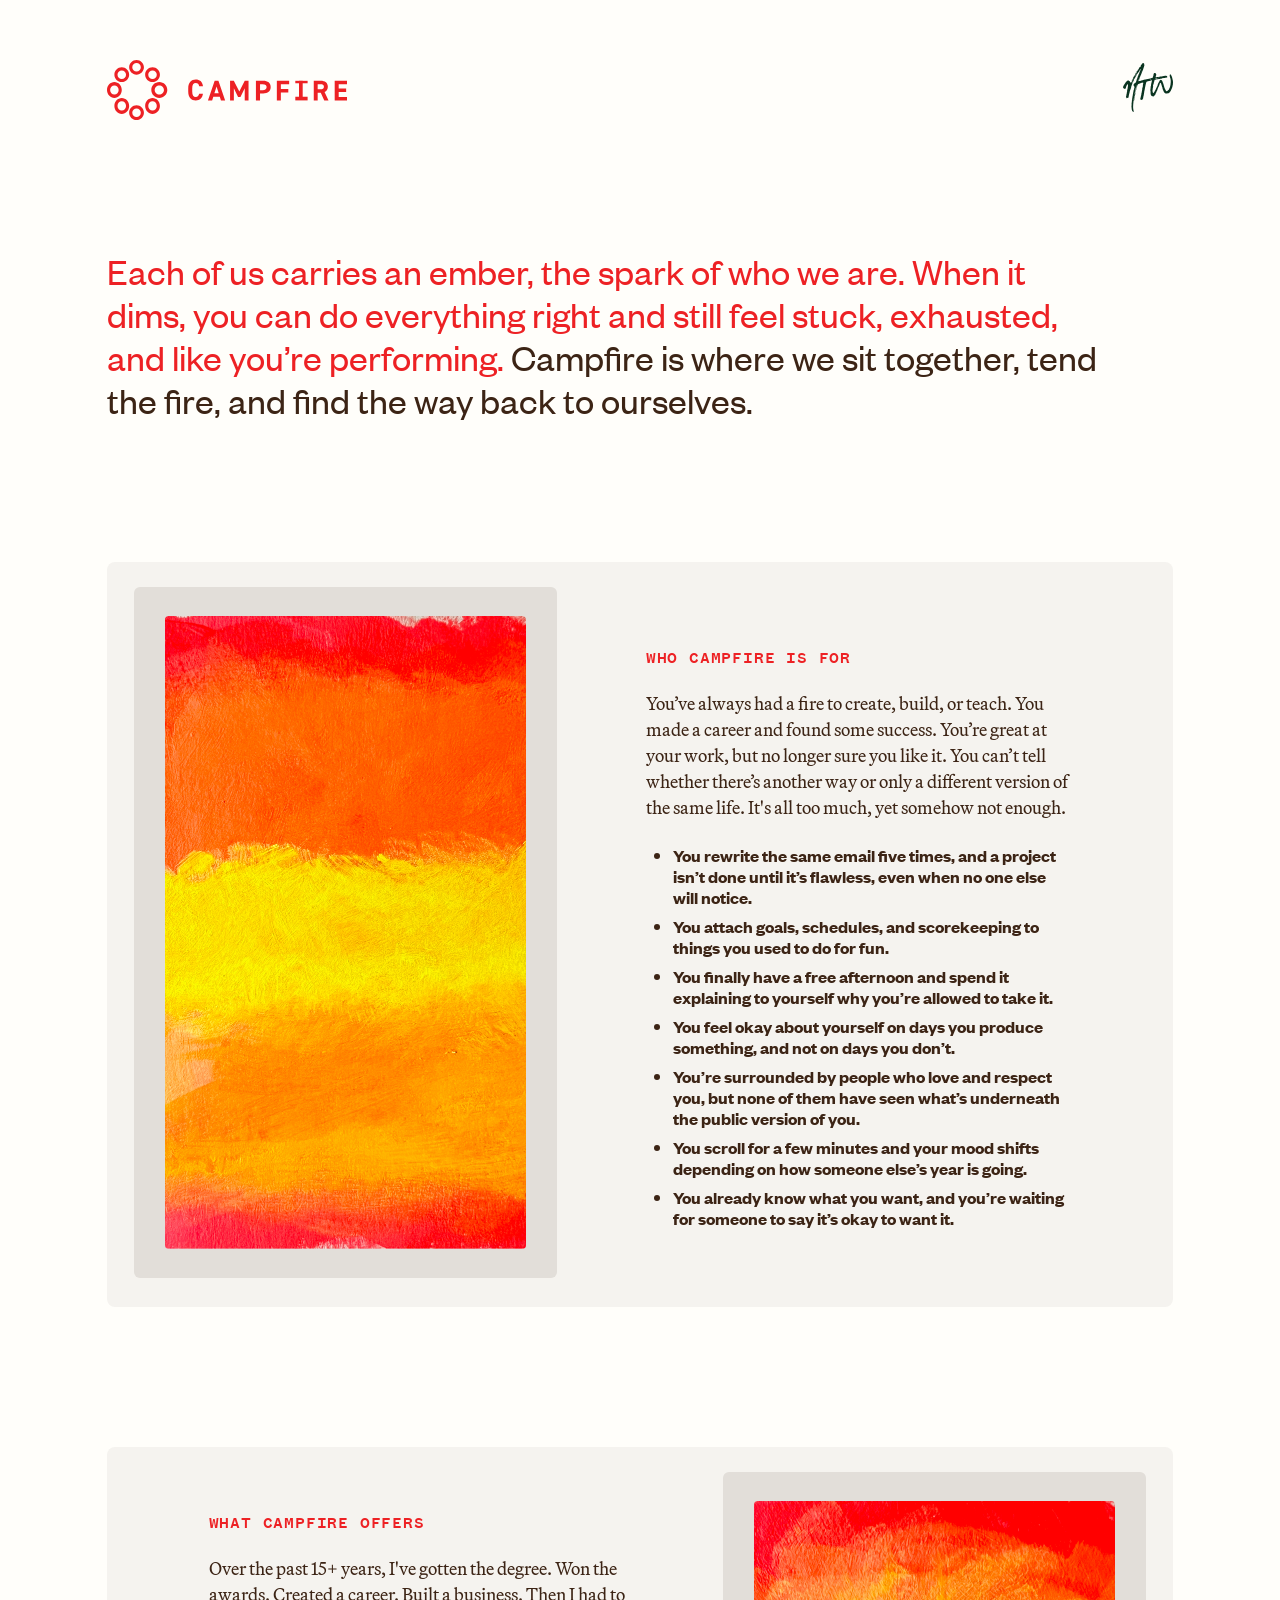
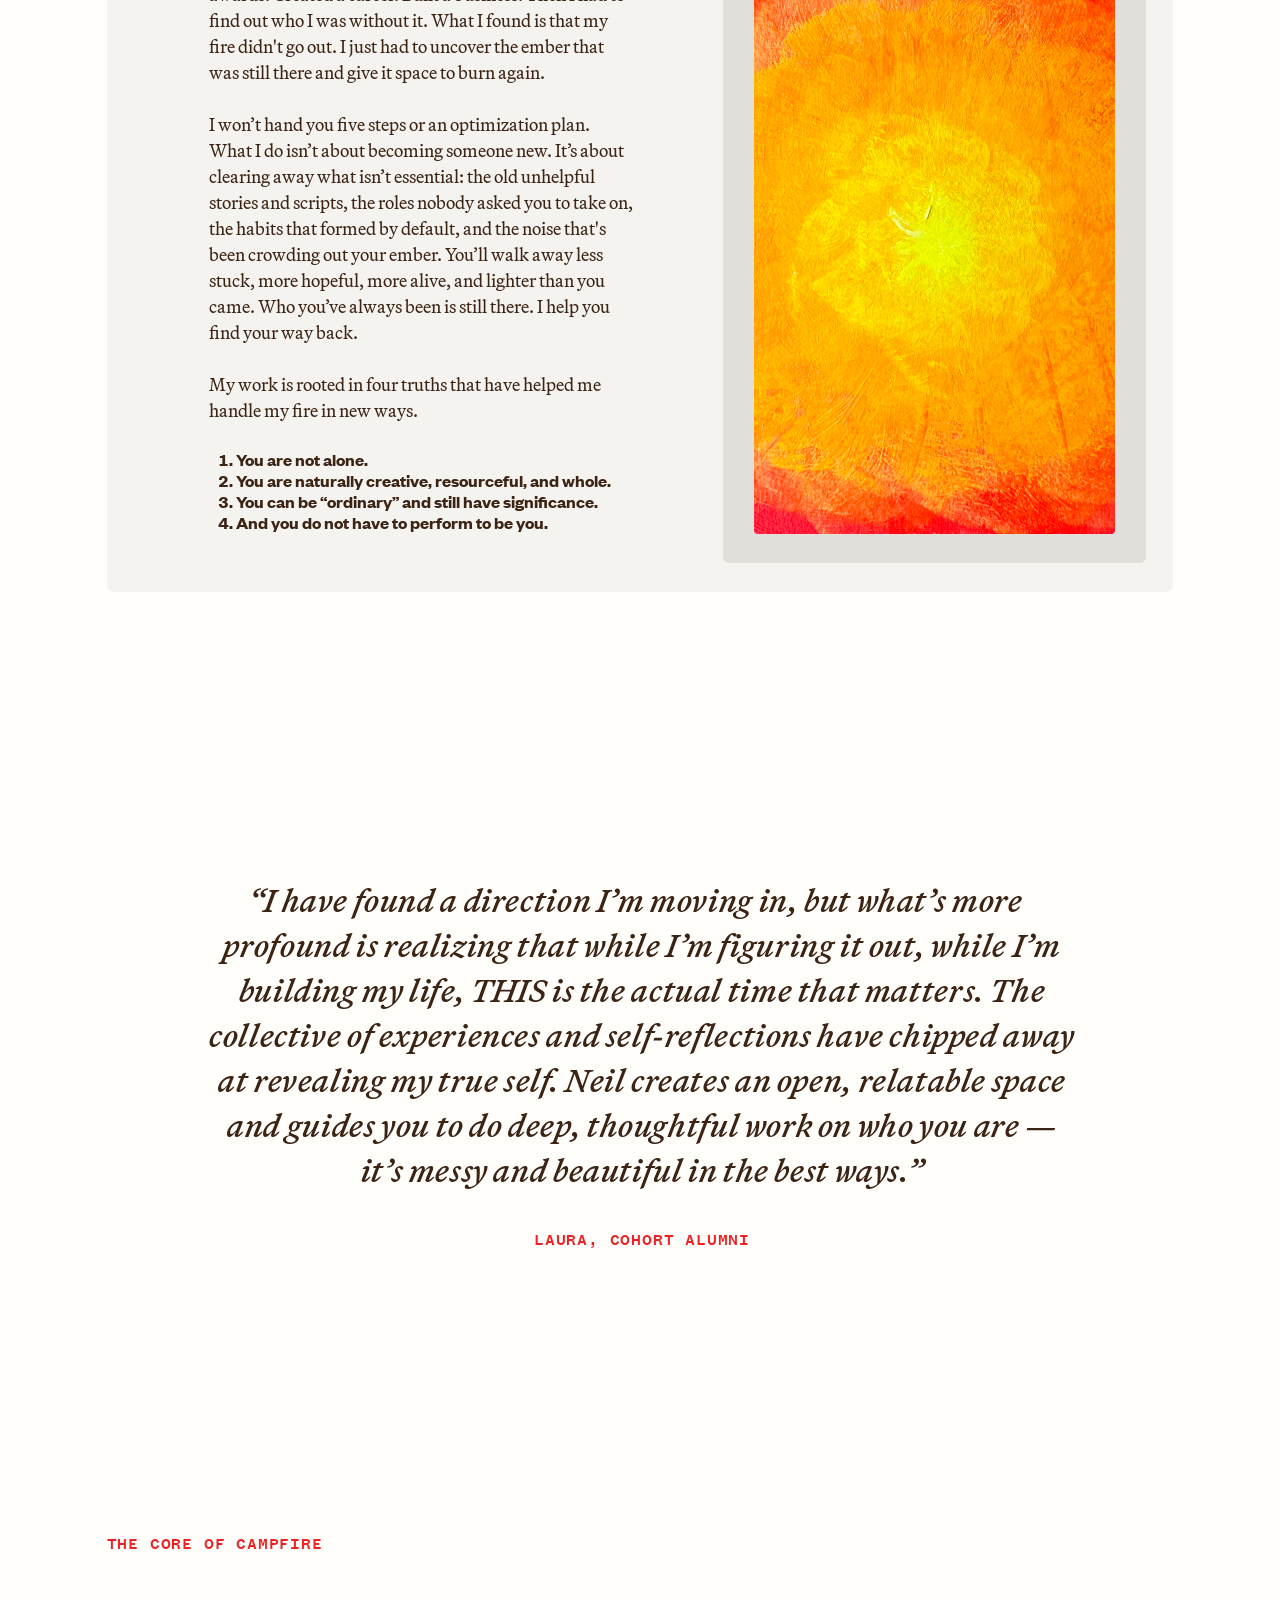
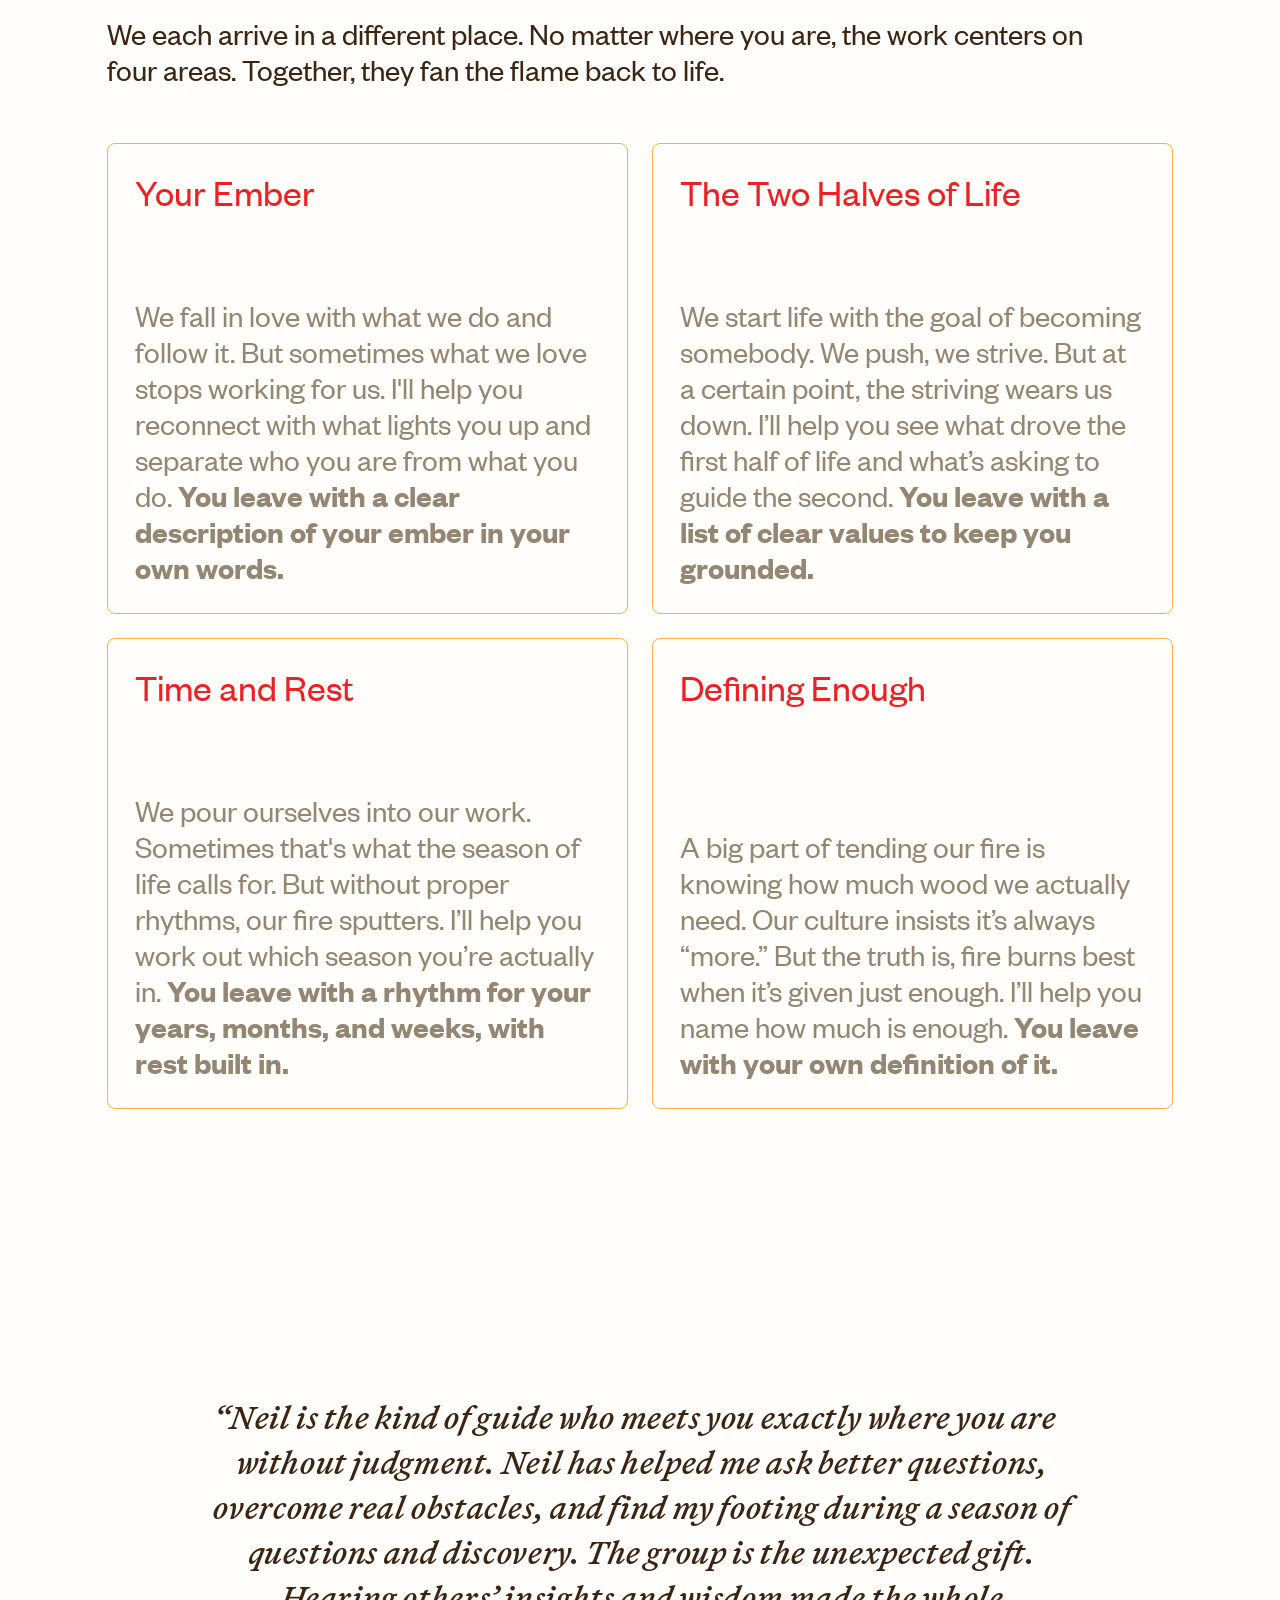
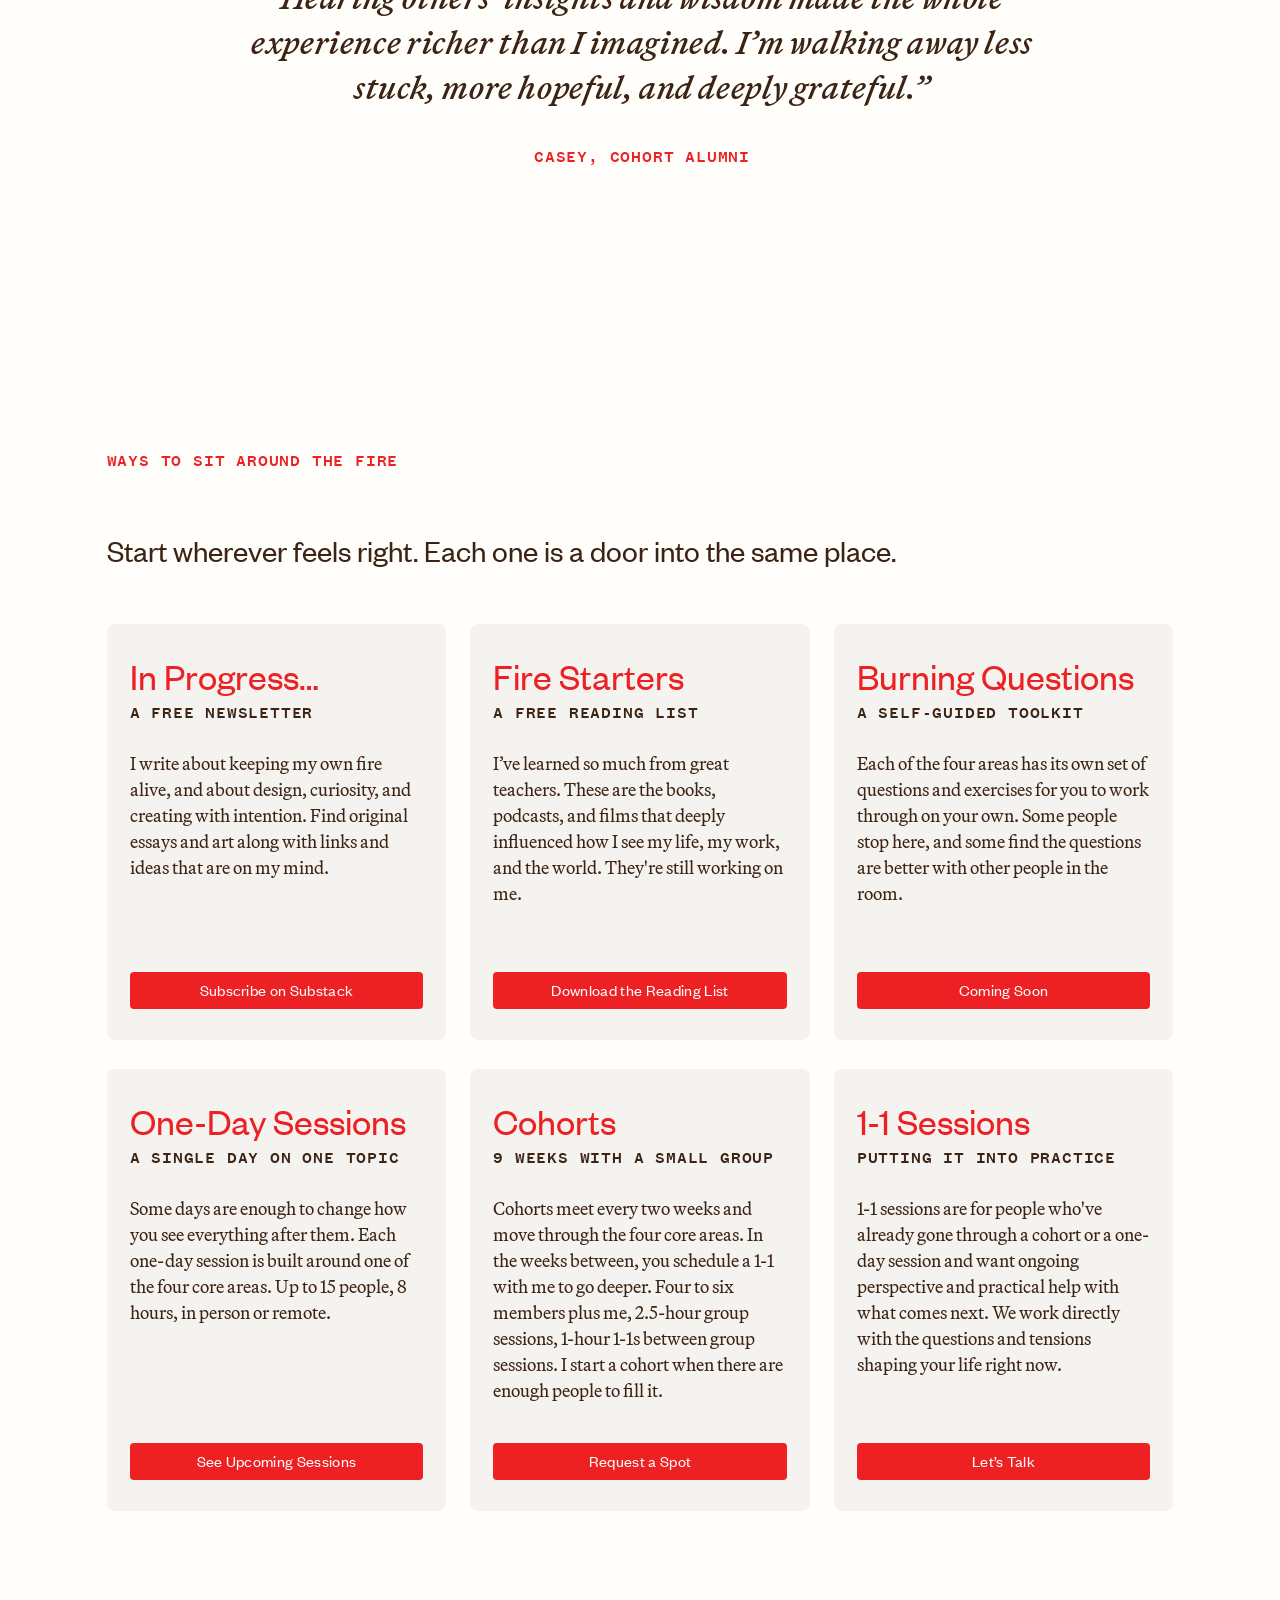
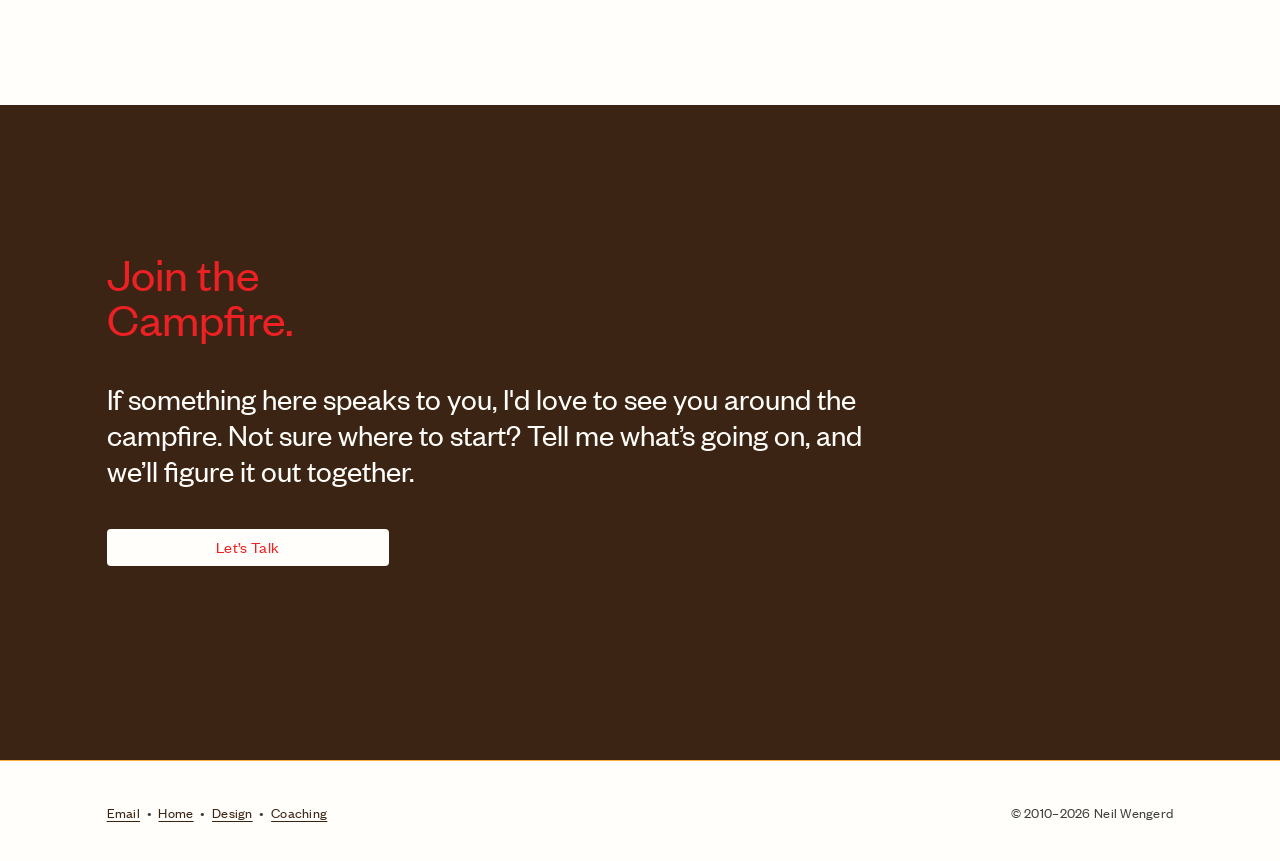
==== commit 33ec2611: "Update coaching.html" ====
--- a/coaching.html
+++ b/coaching.html
@@ -126,7 +126,7 @@
             <p class="label">A self-guided toolkit</p>
             <p class="cf-serif">Each of the four areas has its own set of questions and exercises for you to work through on your own. Some people stop here, and some find the questions are better with other people in the room.</p>
           </div>
-          <a class="cf-button">Buy the Toolkit on Gumroad</a>
+          <a class="cf-button">Coming Soon</a>
         </article>
         <article class="cf-way">
           <div>
@@ -134,7 +134,7 @@
             <p class="label">A single day on one topic</p>
             <p class="cf-serif">Some days are enough to change how you see everything after them. Each one-day session is built around one of the four core areas. Up to 15 people, 8 hours, in person or remote.</p>
           </div>
-          <a class="cf-button">See Upcoming Sessions</a>
+          <a class="cf-button" href="https://luma.com/user/usr-cUrJM1A4RmoAXU3">See Upcoming Sessions</a>
         </article>
         <article class="cf-way">
           <div>
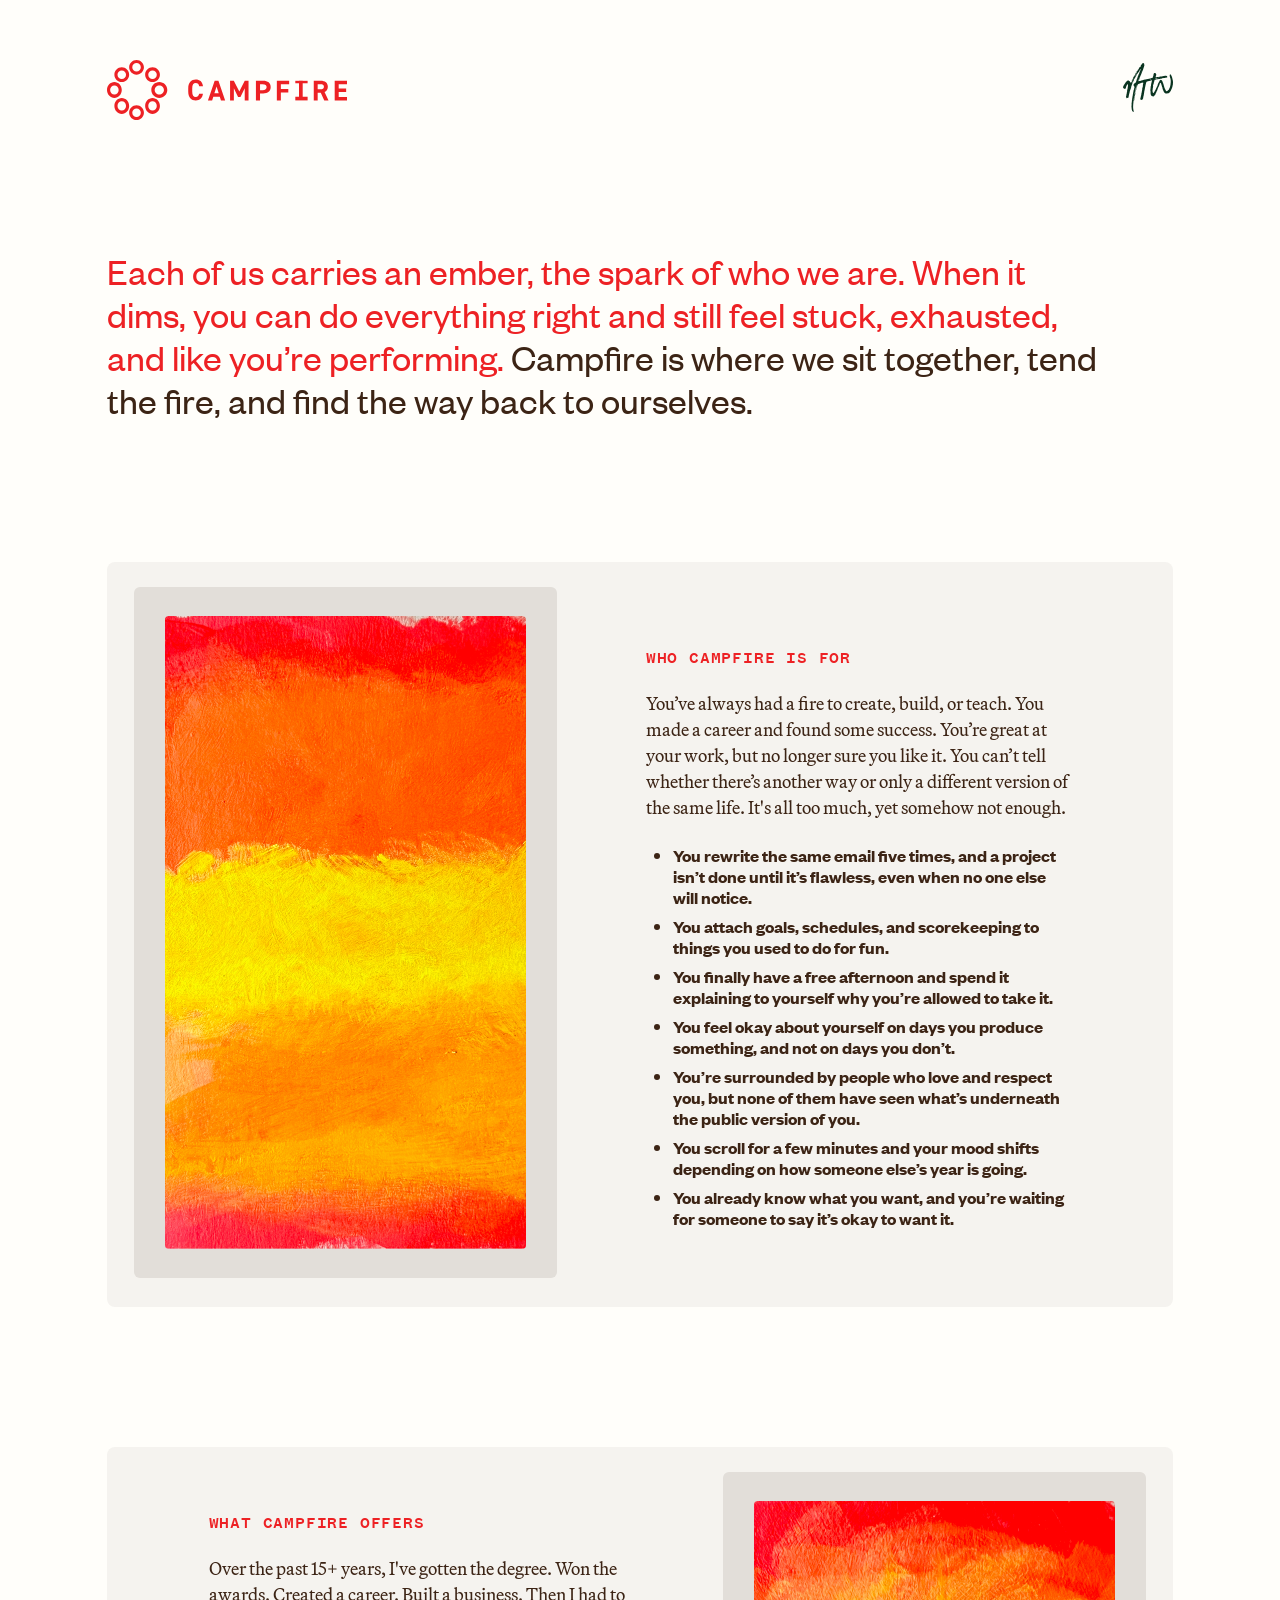
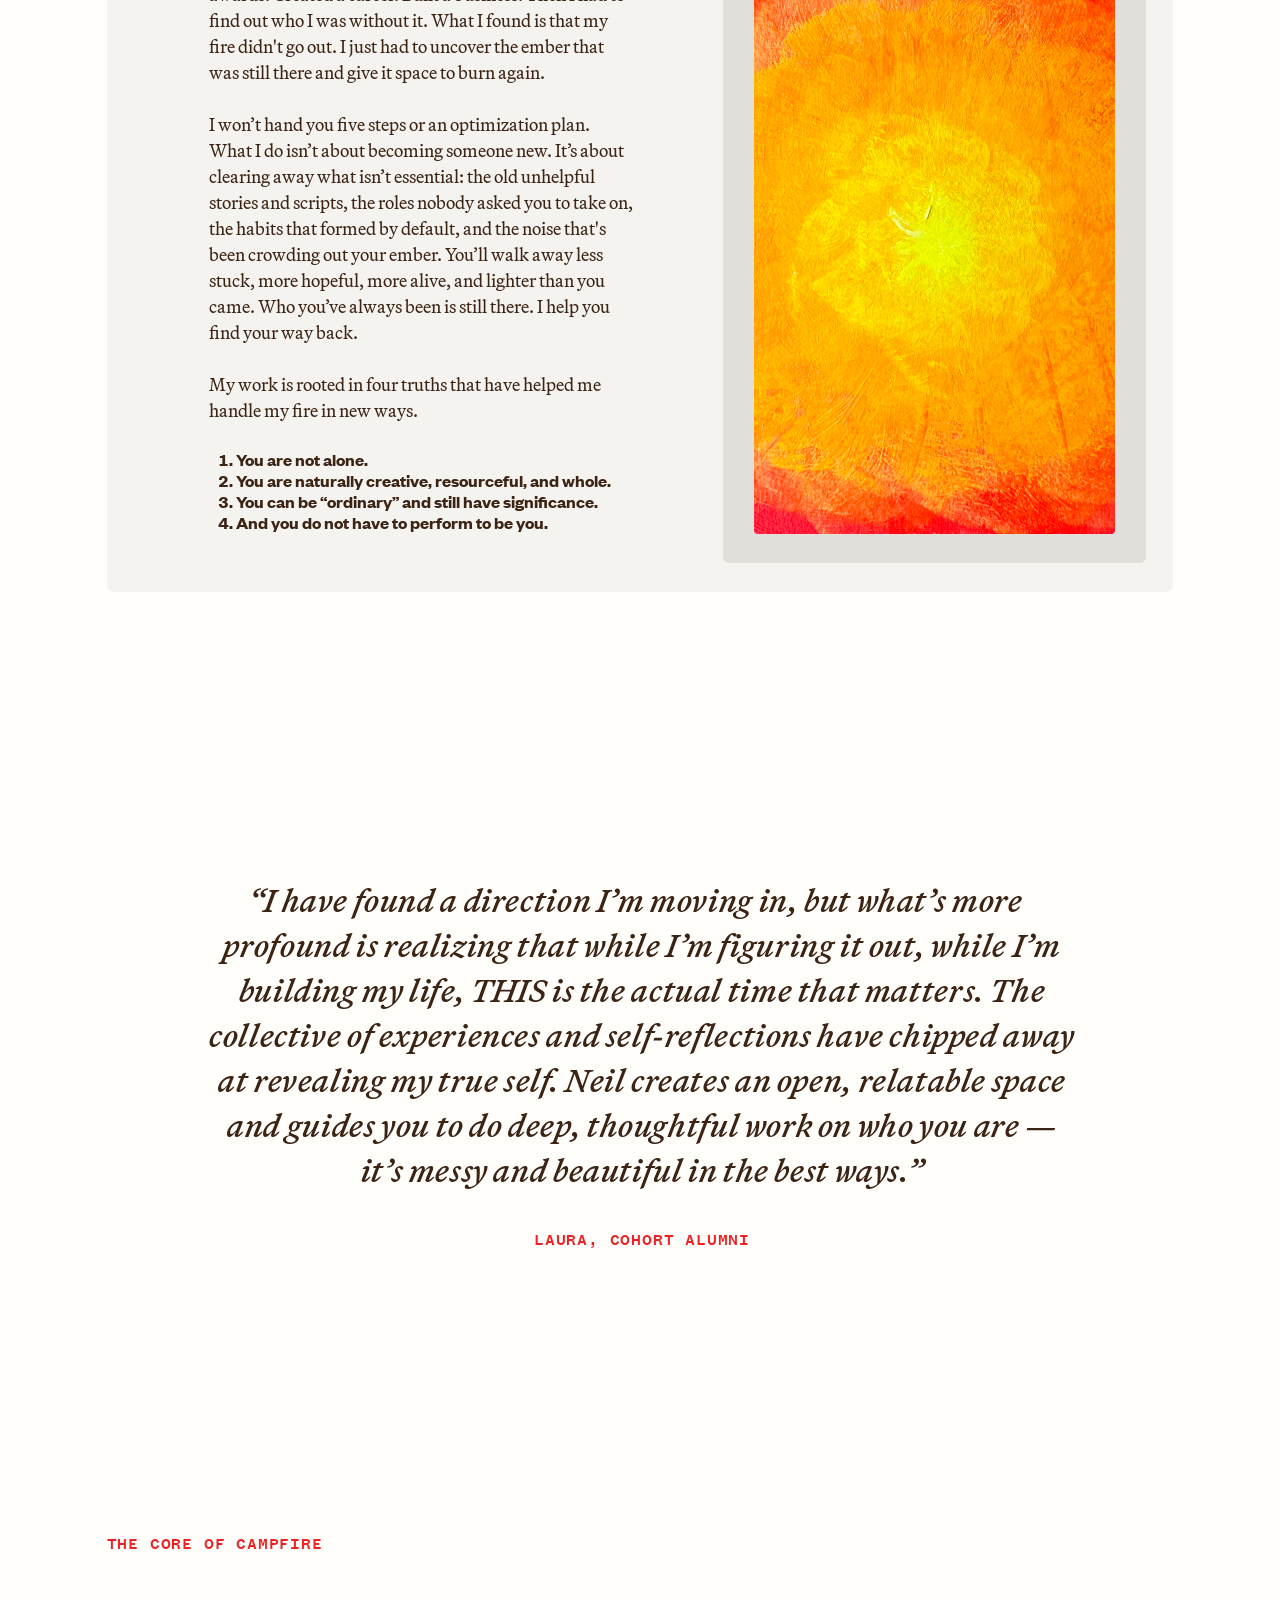
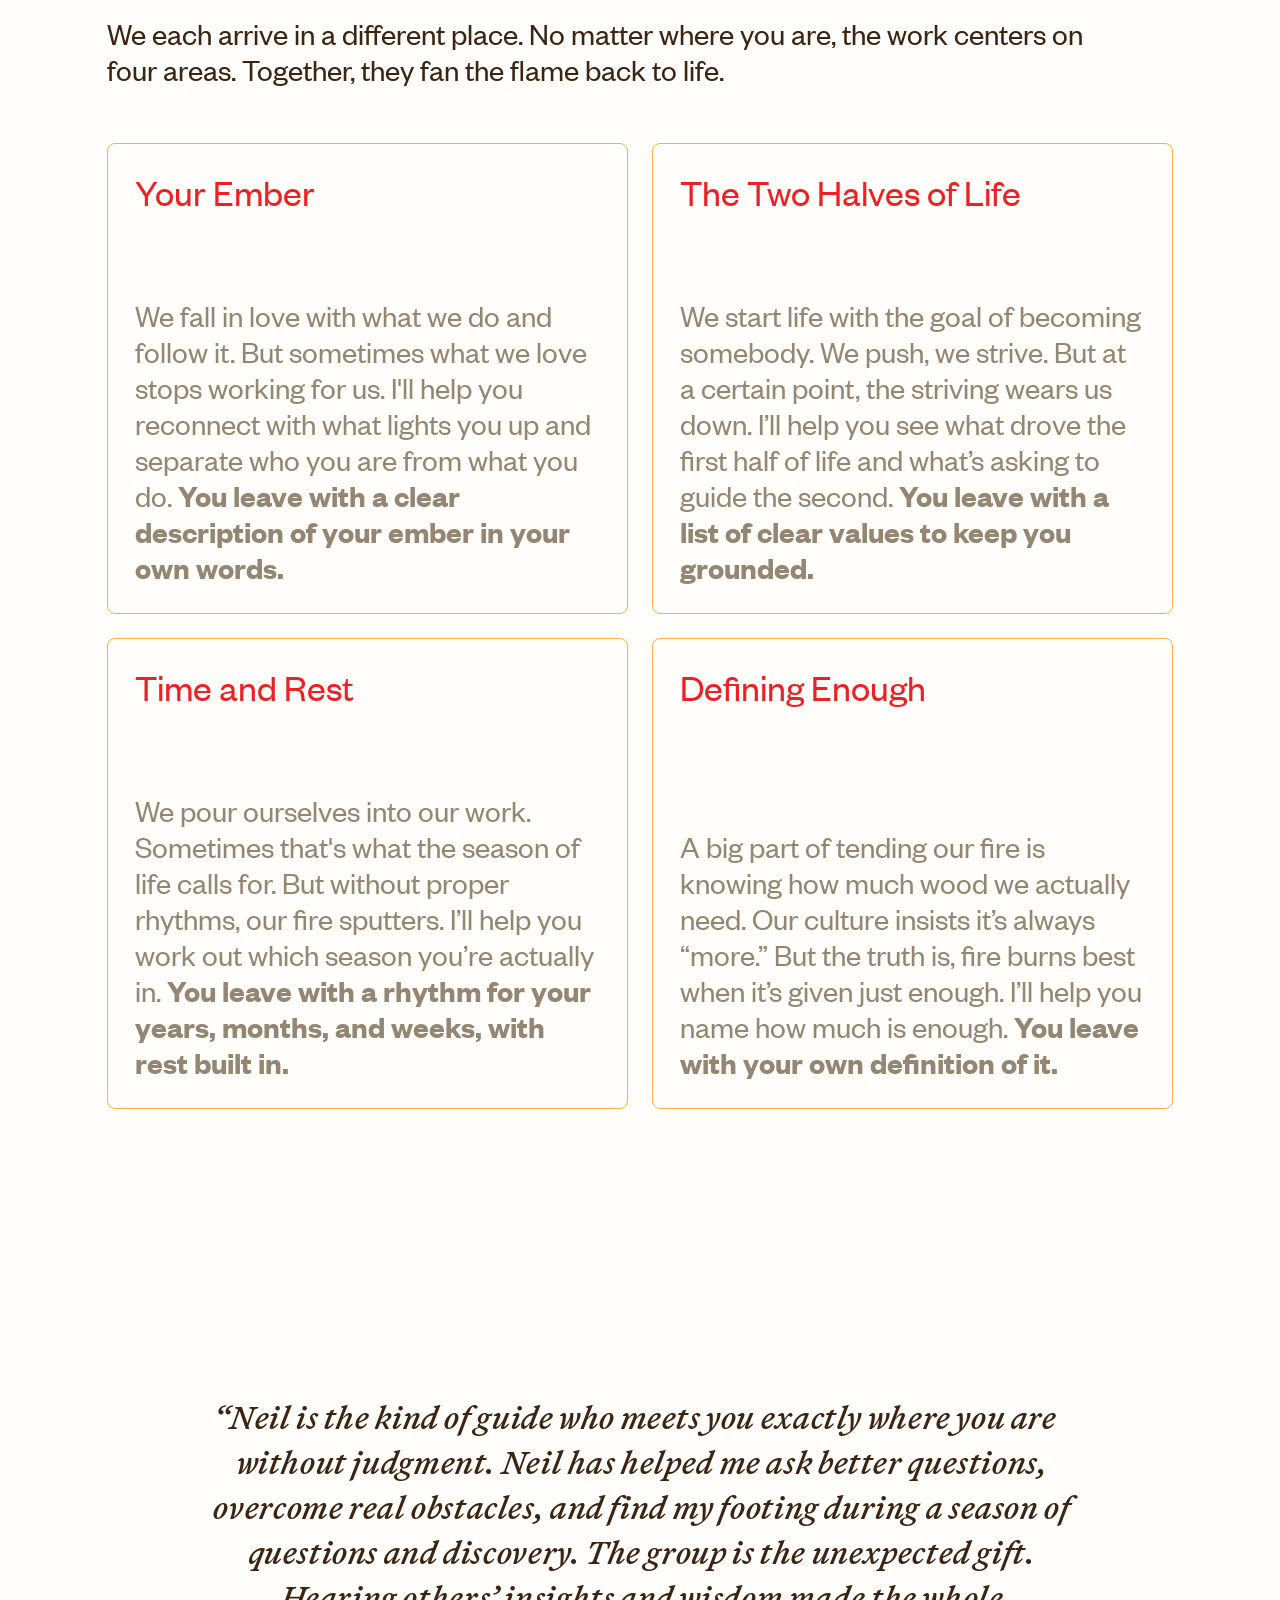
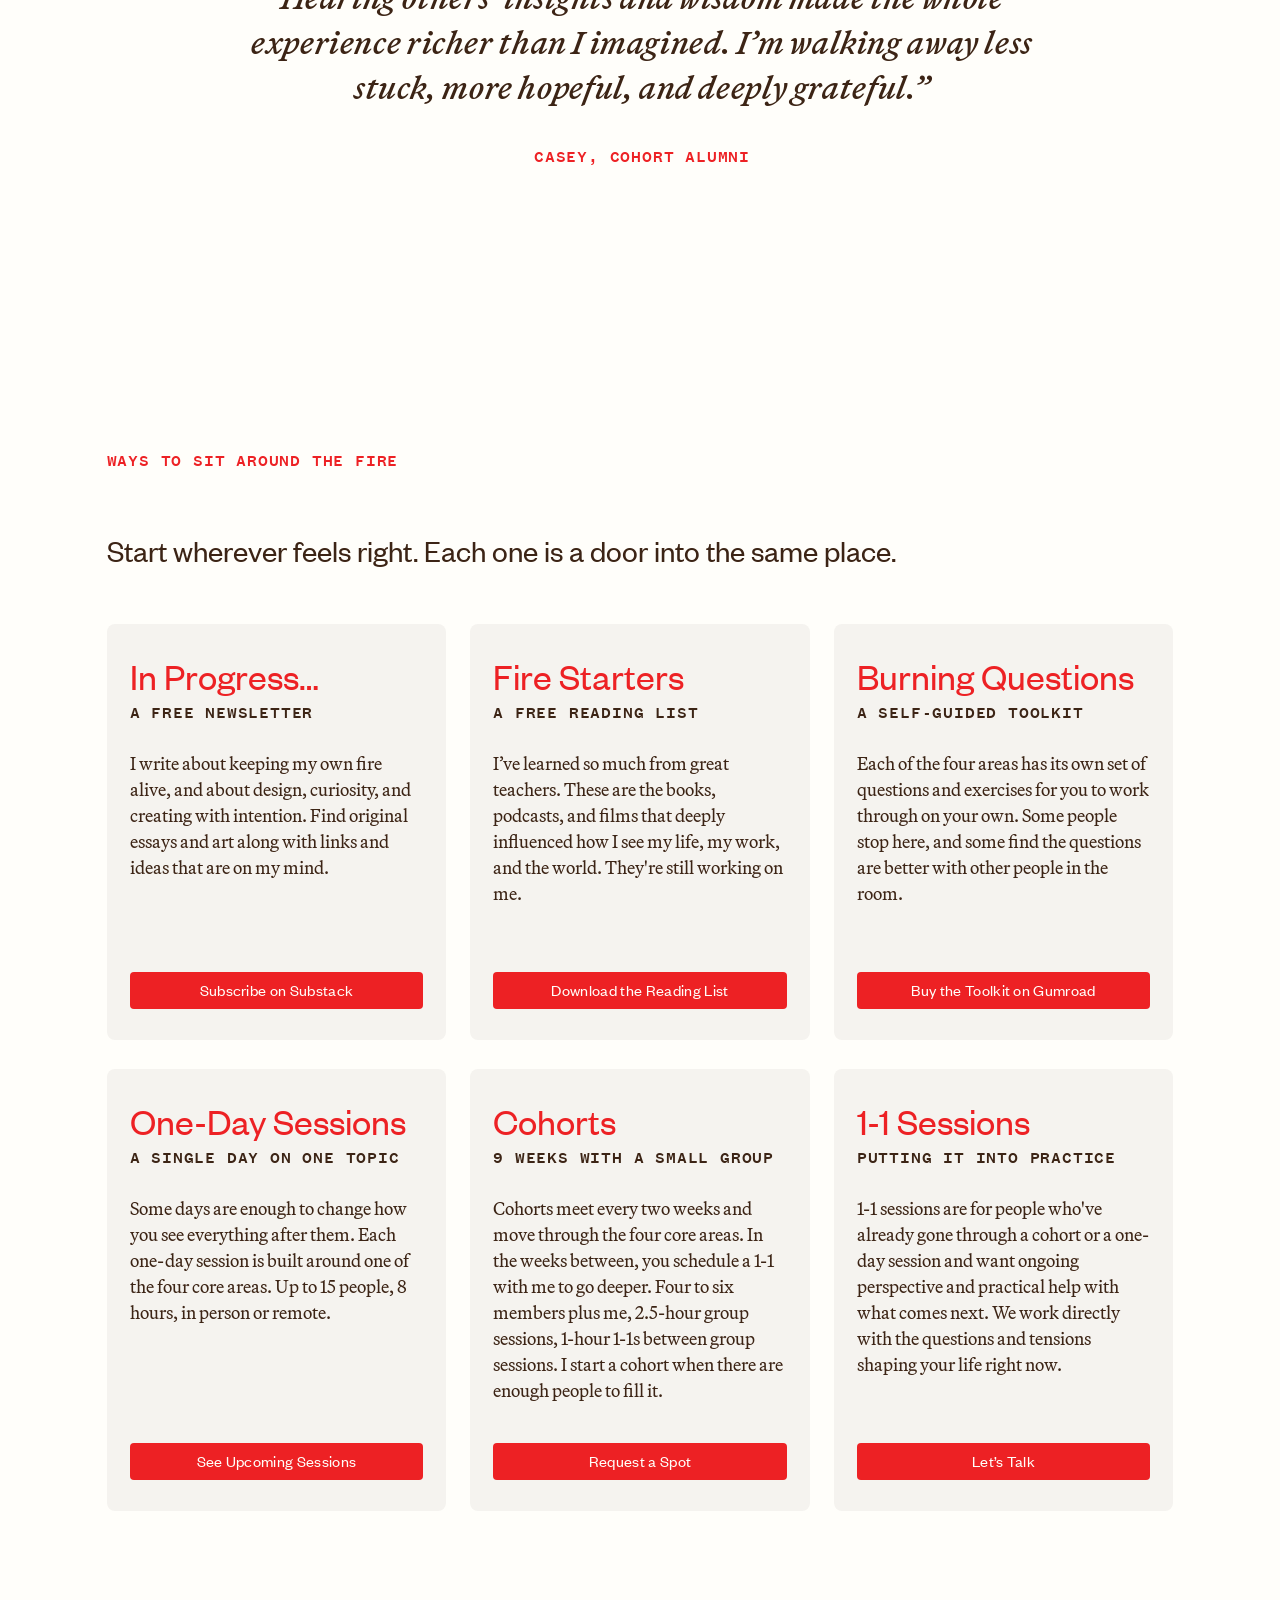
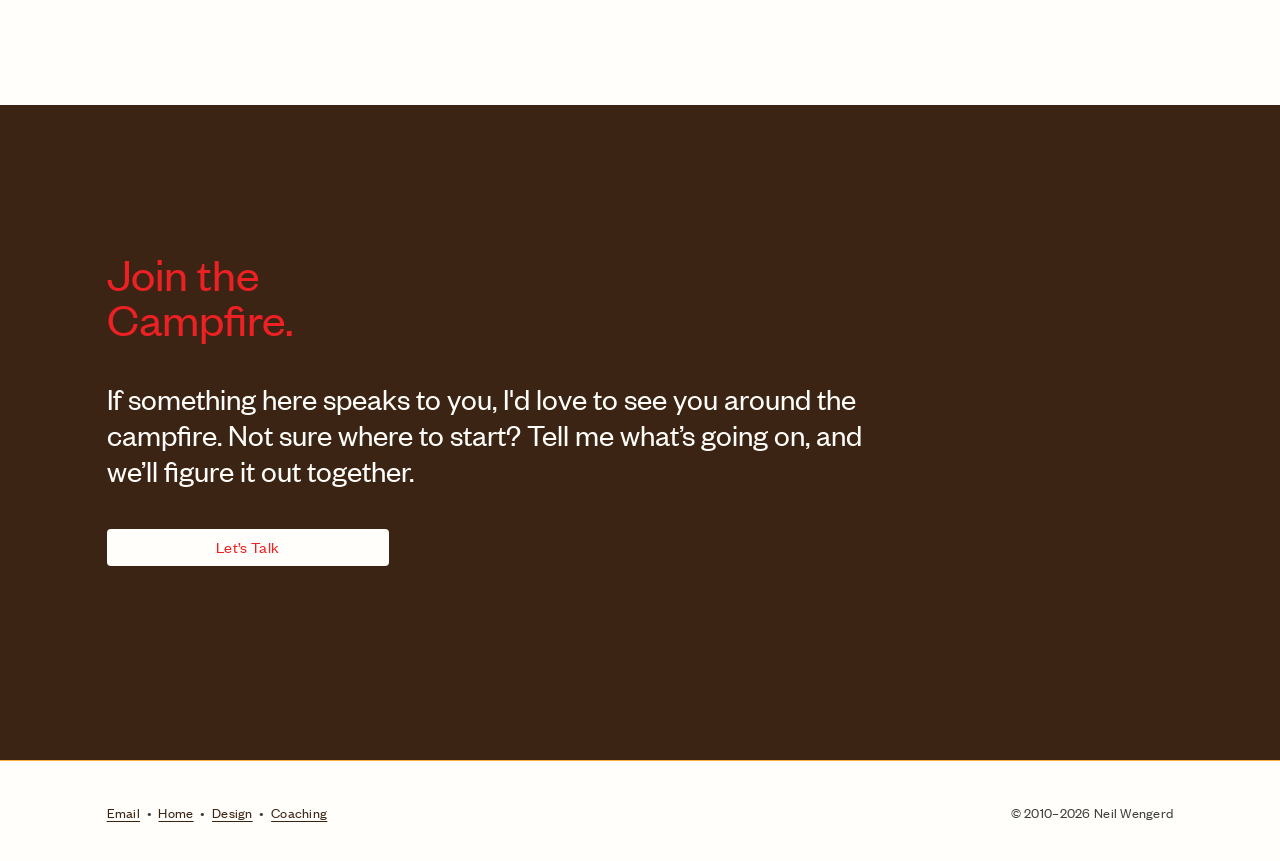
==== commit ee15795e: "Add files via upload" ====
--- a/coaching.html
+++ b/coaching.html
@@ -3,8 +3,30 @@
 <head>
   <meta charset="utf-8">
   <meta name="viewport" content="width=device-width, initial-scale=1">
-  <title>Campfire | Neil Wengerd</title>
-  <meta name="description" content="Campfire is Neil Wengerd's coaching practice for people who do everything right and still feel stuck. Cohorts, one-day sessions, and 1-1 sessions to tend your ember.">
+  <title>Campfire | Coaching with Neil Wengerd</title>
+  <meta name="description" content="Campfire is Neil Wengerd's coaching practice for people who do everything right and still feel stuck. Cohorts, one-day sessions, and 1-1 sessions.">
+  <meta name="robots" content="index, follow, max-image-preview:large">
+  <meta name="author" content="Neil Wengerd">
+  <meta name="theme-color" content="#0a3420">
+  <link rel="canonical" href="https://neilwengerd.com/coaching">
+  <link rel="icon" href="favicon-32.png" sizes="32x32" type="image/png">
+  <link rel="icon" href="favicon.svg" type="image/svg+xml">
+  <link rel="apple-touch-icon" href="apple-touch-icon.png">
+  <meta property="og:type" content="website">
+  <meta property="og:site_name" content="Neil Wengerd">
+  <meta property="og:locale" content="en_US">
+  <meta property="og:title" content="Campfire | Coaching with Neil Wengerd">
+  <meta property="og:description" content="Campfire is Neil Wengerd's coaching practice for people who do everything right and still feel stuck. Cohorts, one-day sessions, and 1-1 sessions.">
+  <meta property="og:url" content="https://neilwengerd.com/coaching">
+  <meta property="og:image" content="https://neilwengerd.com/assets/og-share.png">
+  <meta property="og:image:width" content="1200">
+  <meta property="og:image:height" content="640">
+  <meta property="og:image:alt" content="Neil Wengerd, creative guide, artist, and designer">
+  <meta name="twitter:card" content="summary_large_image">
+  <meta name="twitter:title" content="Campfire | Coaching with Neil Wengerd">
+  <meta name="twitter:description" content="Campfire is Neil Wengerd's coaching practice for people who do everything right and still feel stuck. Cohorts, one-day sessions, and 1-1 sessions.">
+  <meta name="twitter:image" content="https://neilwengerd.com/assets/og-share.png">
+  <script type="application/ld+json">{"@context": "https://schema.org", "@type": "Service", "name": "Campfire", "serviceType": "Coaching", "url": "https://neilwengerd.com/coaching", "description": "Cohorts, one-day sessions, and 1-1 coaching sessions for people who do everything right and still feel stuck.", "provider": {"@type": "Person", "name": "Neil Wengerd", "url": "https://neilwengerd.com/"}}</script>
   <script>if (!window.matchMedia("(prefers-reduced-motion: reduce)").matches) document.documentElement.classList.add("has-reveal");</script>
   <link rel="stylesheet" href="styles.css">
 </head>
@@ -20,6 +42,7 @@
   </header>
 
   <main>
+    <h1 class="visually-hidden">Campfire</h1>
     <section class="cf-wrap cf-intro" data-reveal>
       <p class="cf-lede cf-lede-hero"><span class="red">Each of us carries an ember, the spark of who we are. When it dims, you can do everything right and still feel stuck, exhausted, and like you’re performing.</span> Campfire is where we sit together, tend the fire, and find the way back to ourselves.</p>
     </section>
@@ -126,7 +149,7 @@
             <p class="label">A self-guided toolkit</p>
             <p class="cf-serif">Each of the four areas has its own set of questions and exercises for you to work through on your own. Some people stop here, and some find the questions are better with other people in the room.</p>
           </div>
-          <a class="cf-button">Coming Soon</a>
+          <a class="cf-button">Buy the Toolkit on Gumroad</a>
         </article>
         <article class="cf-way">
           <div>
@@ -134,7 +157,7 @@
             <p class="label">A single day on one topic</p>
             <p class="cf-serif">Some days are enough to change how you see everything after them. Each one-day session is built around one of the four core areas. Up to 15 people, 8 hours, in person or remote.</p>
           </div>
-          <a class="cf-button" href="https://luma.com/user/usr-cUrJM1A4RmoAXU3">See Upcoming Sessions</a>
+          <a class="cf-button">See Upcoming Sessions</a>
         </article>
         <article class="cf-way">
           <div>
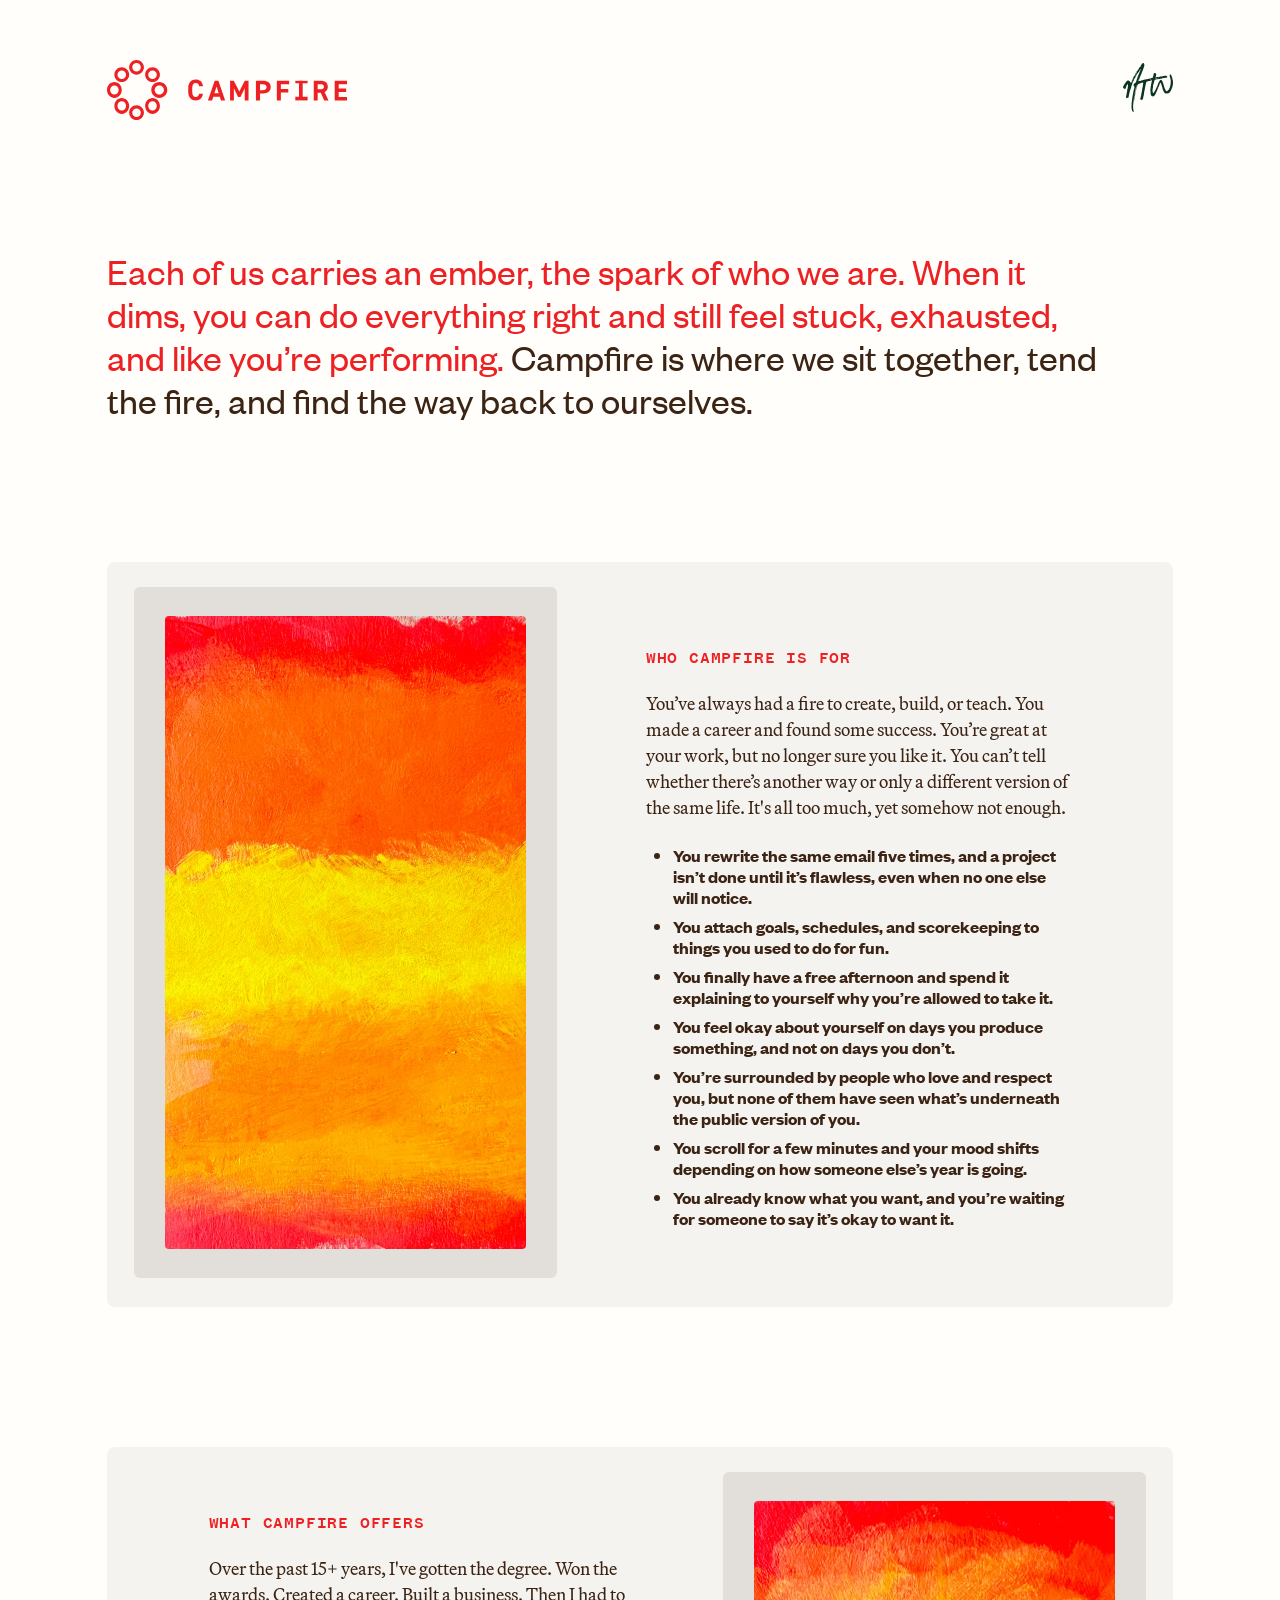
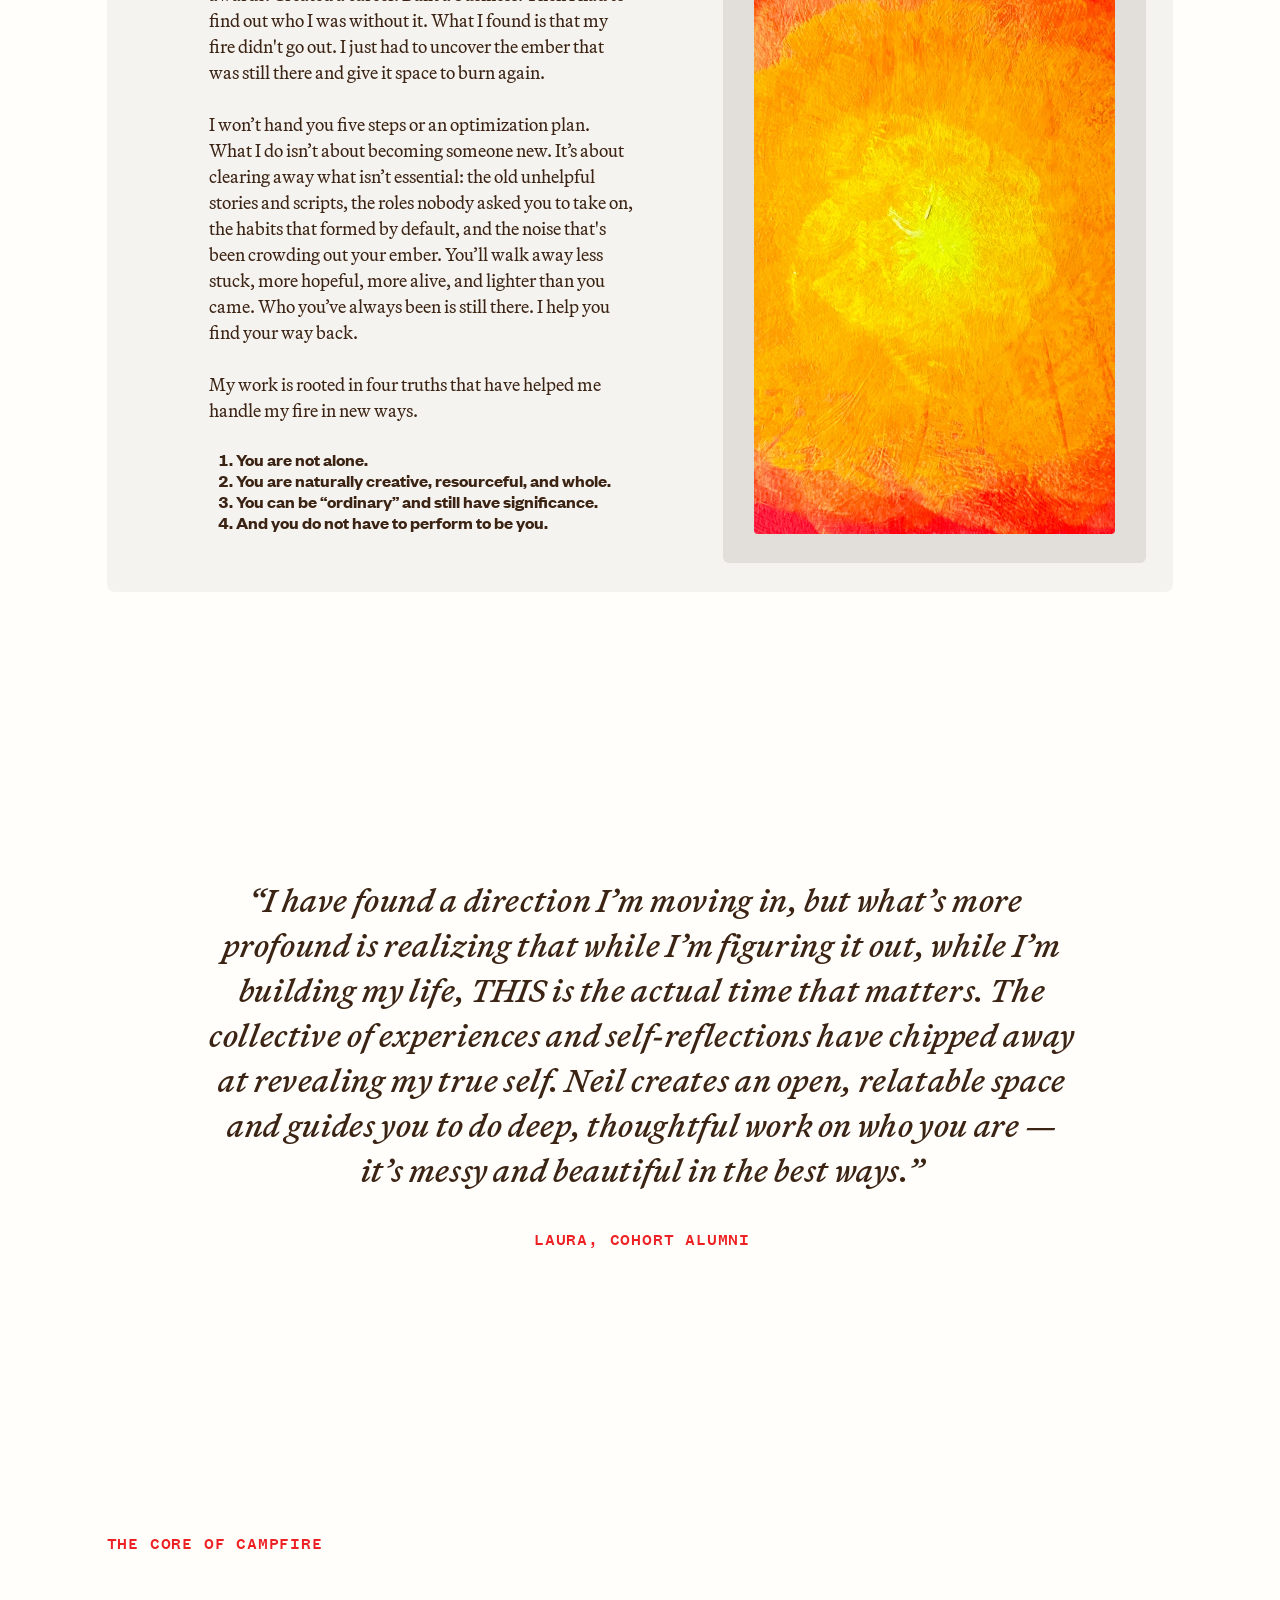
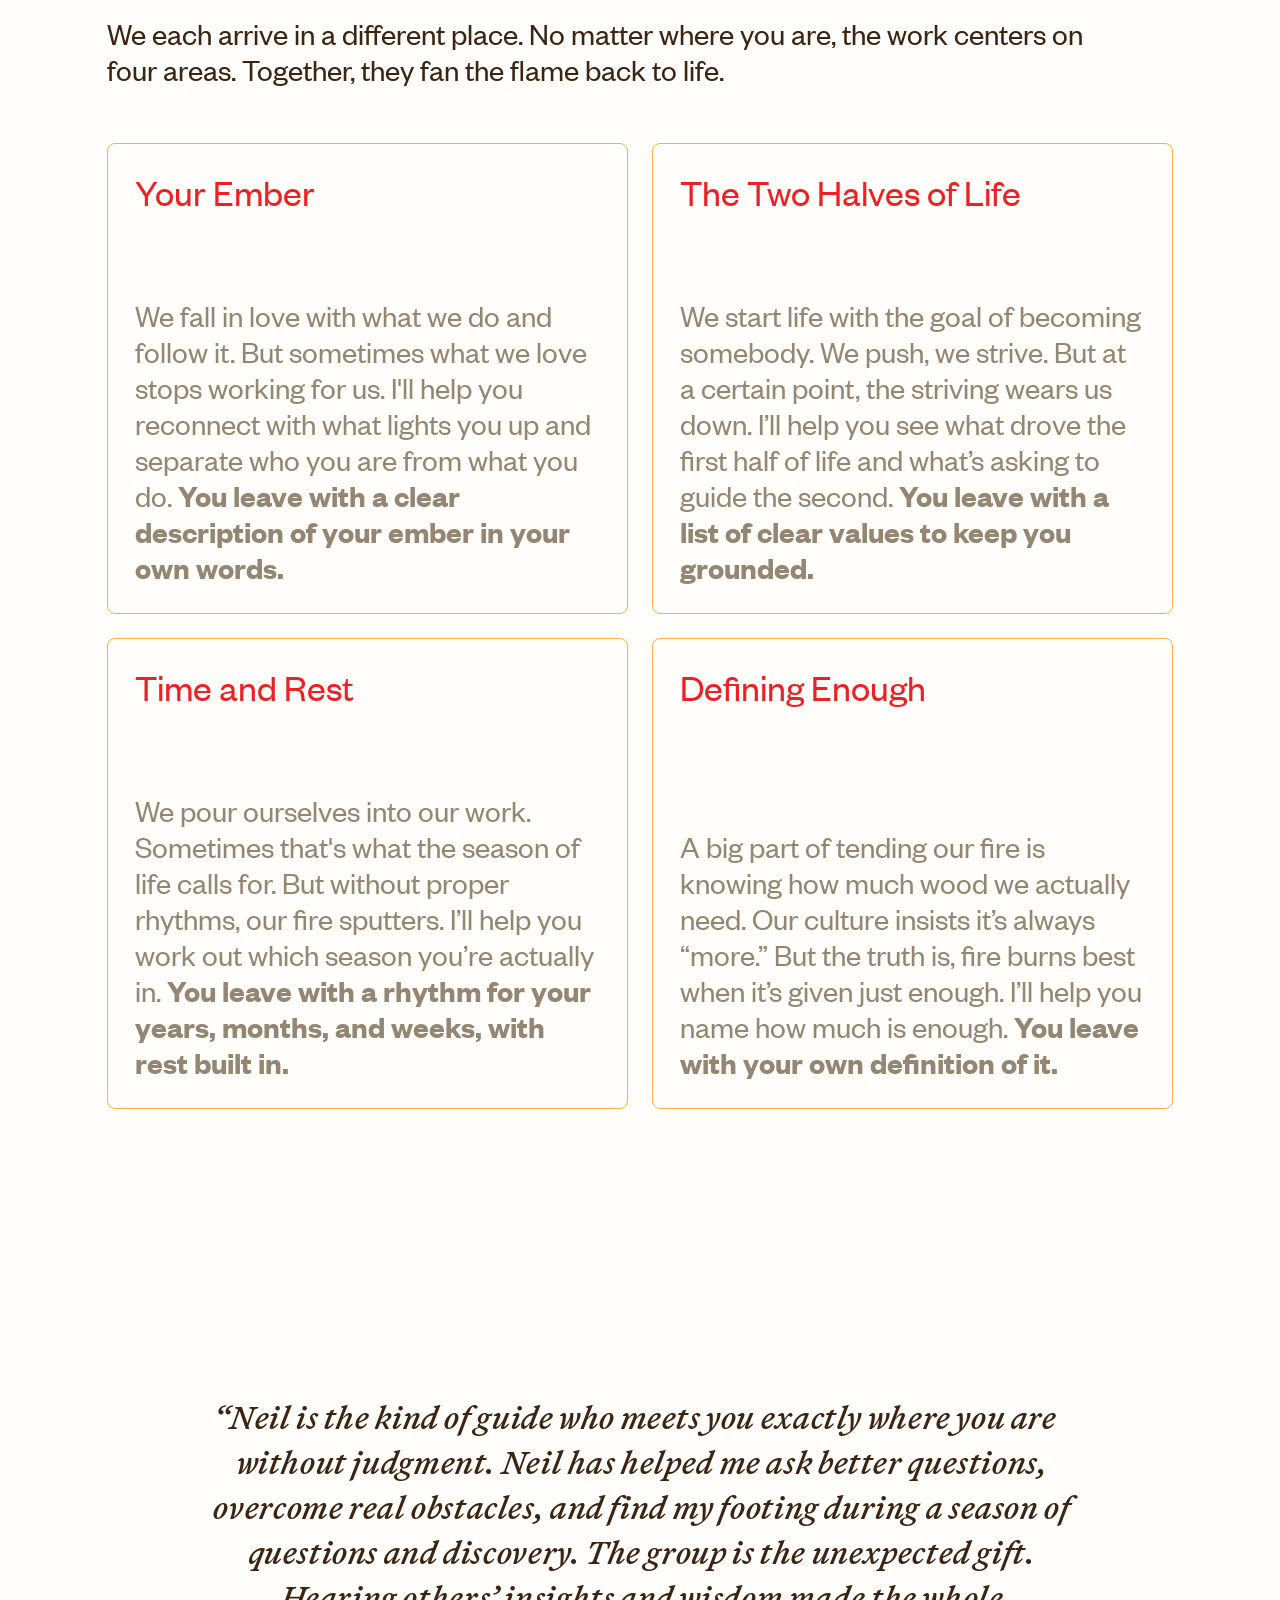
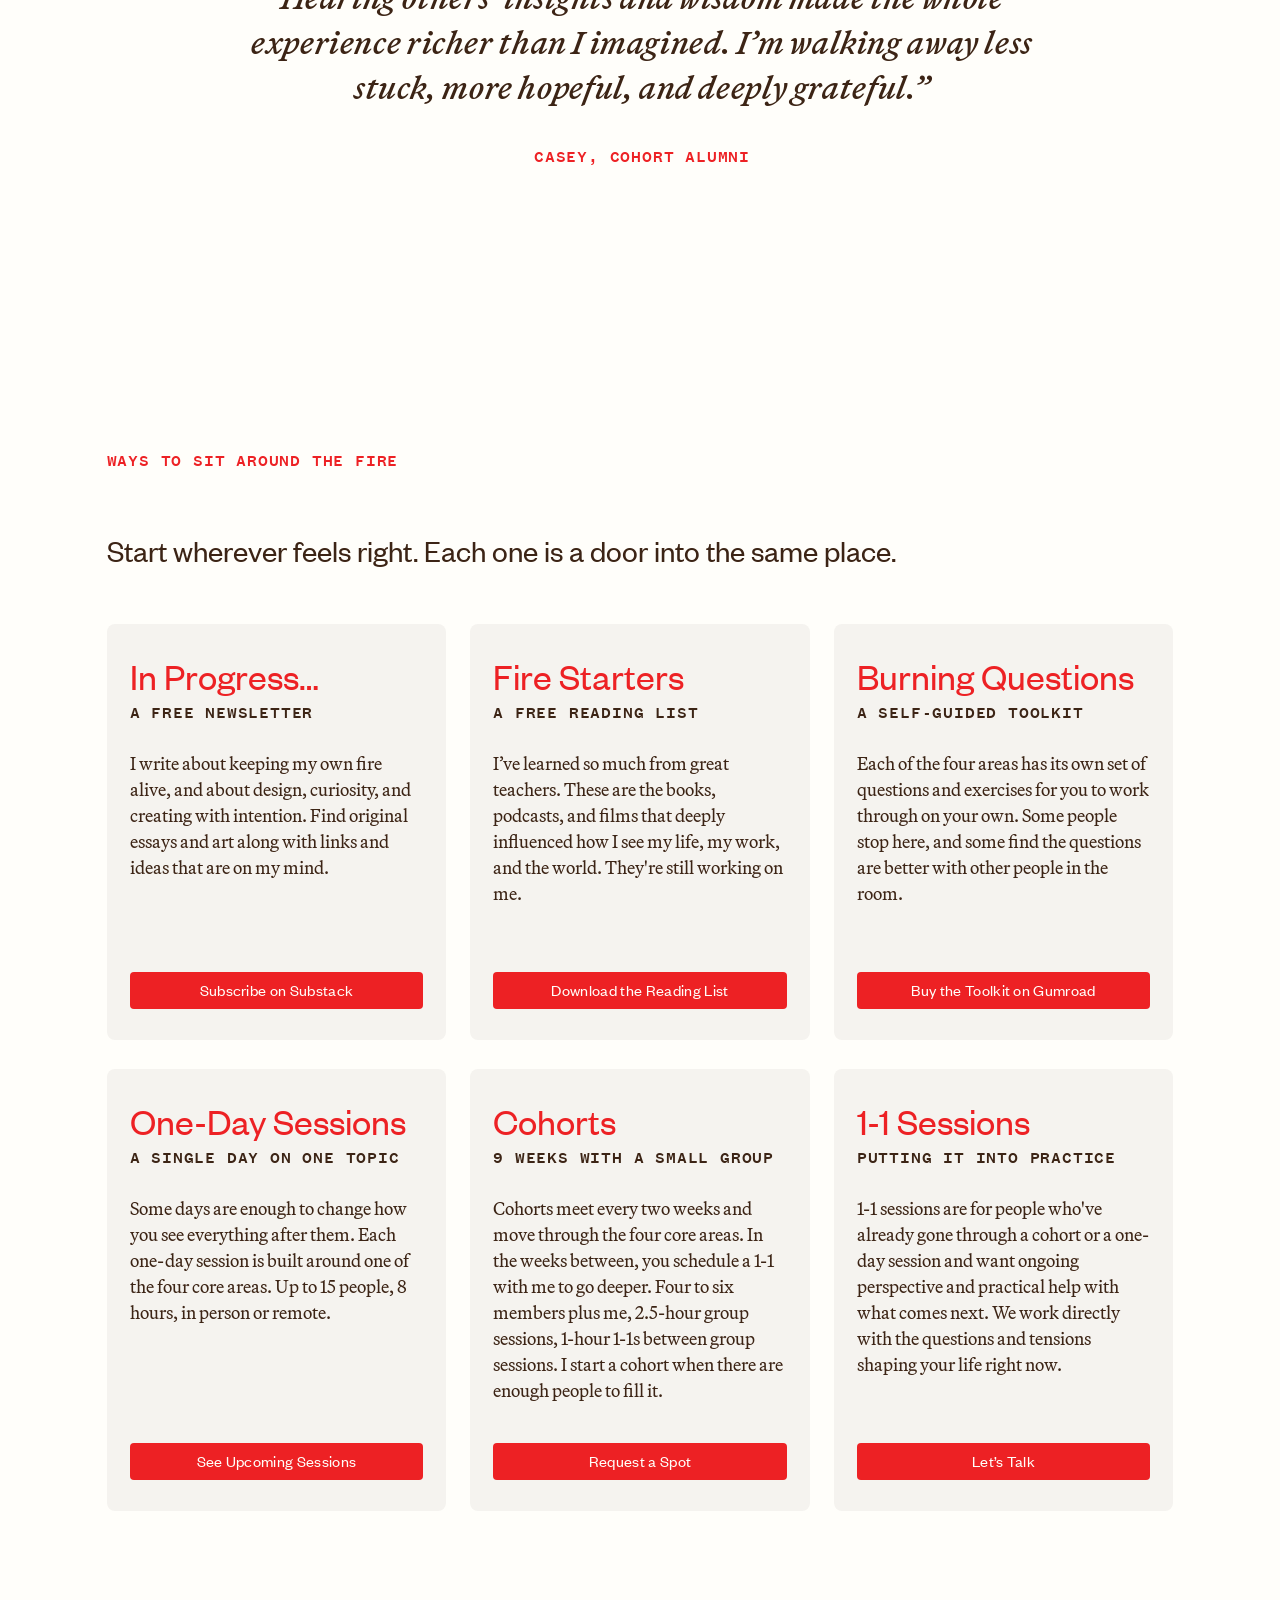
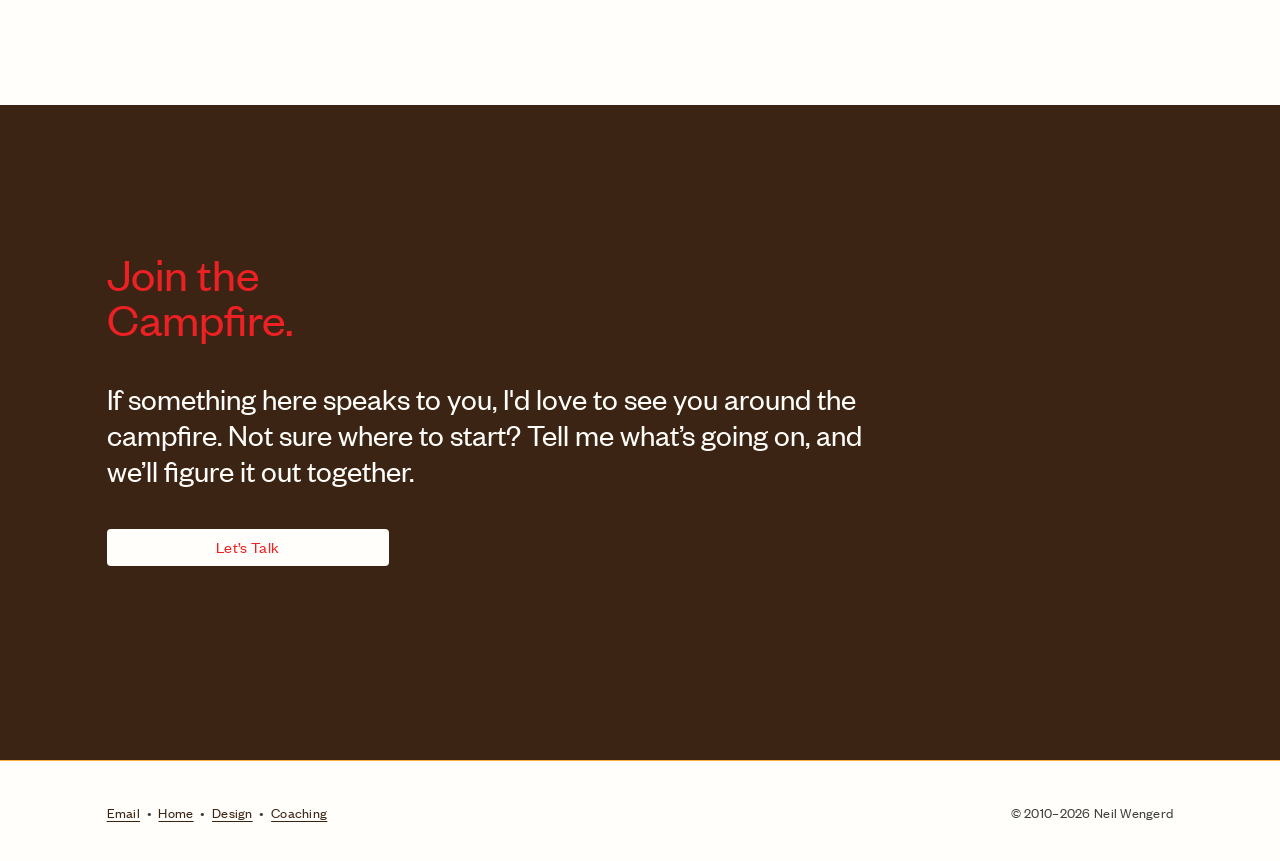
==== commit d11df129: "Add files via upload" ====
--- a/coaching.html
+++ b/coaching.html
@@ -49,7 +49,7 @@
 
     <section class="cf-wrap cf-feature" data-reveal aria-labelledby="for-label">
       <figure class="cf-photo">
-        <img src="assets/campfire-photo-1.png" width="421" height="632" alt="">
+        <img src="assets/campfire-photo-1.webp" width="421" height="632" alt="">
       </figure>
       <div class="cf-feature-text">
         <h2 class="label cf-label" id="for-label">Who Campfire is for</h2>
@@ -82,7 +82,7 @@
         </div>
       </div>
       <figure class="cf-photo">
-        <img src="assets/campfire-photo-2.png" width="421" height="632" alt="">
+        <img src="assets/campfire-photo-2.webp" width="421" height="632" alt="">
       </figure>
     </section>
 
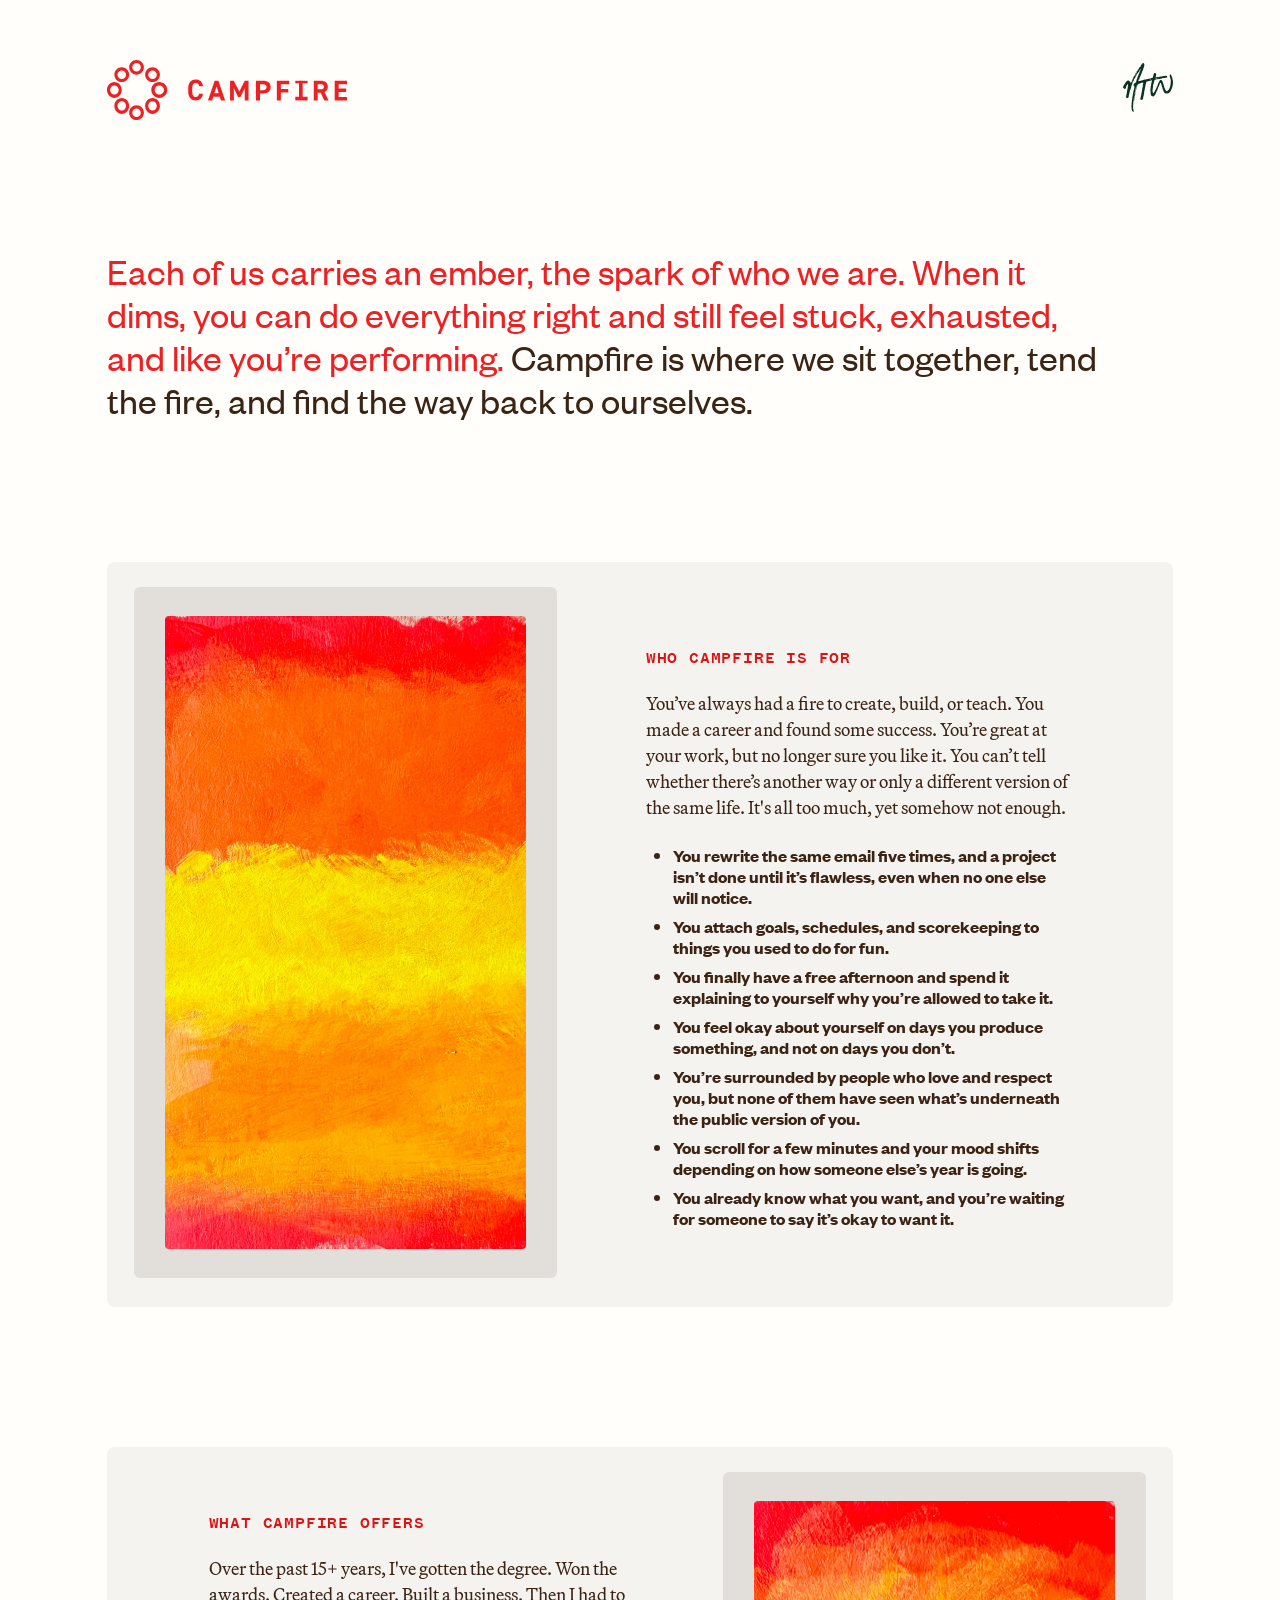
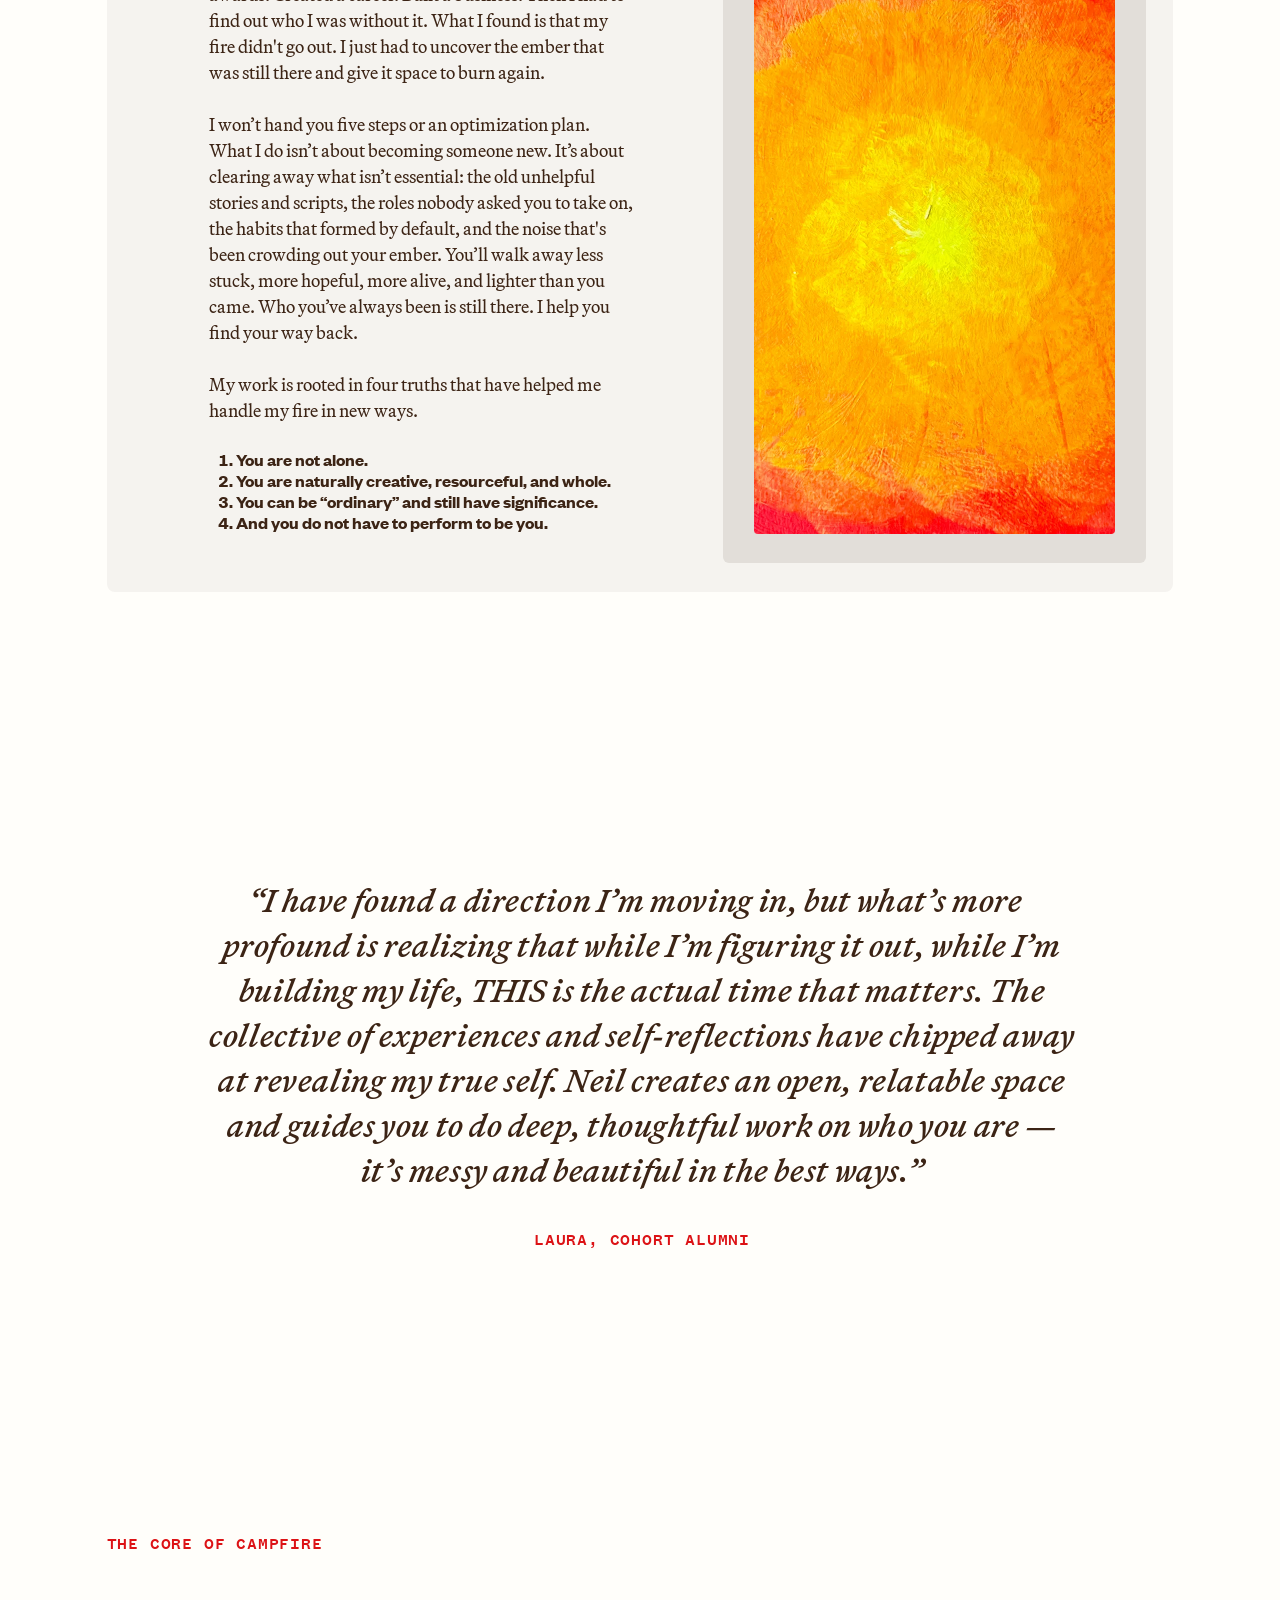
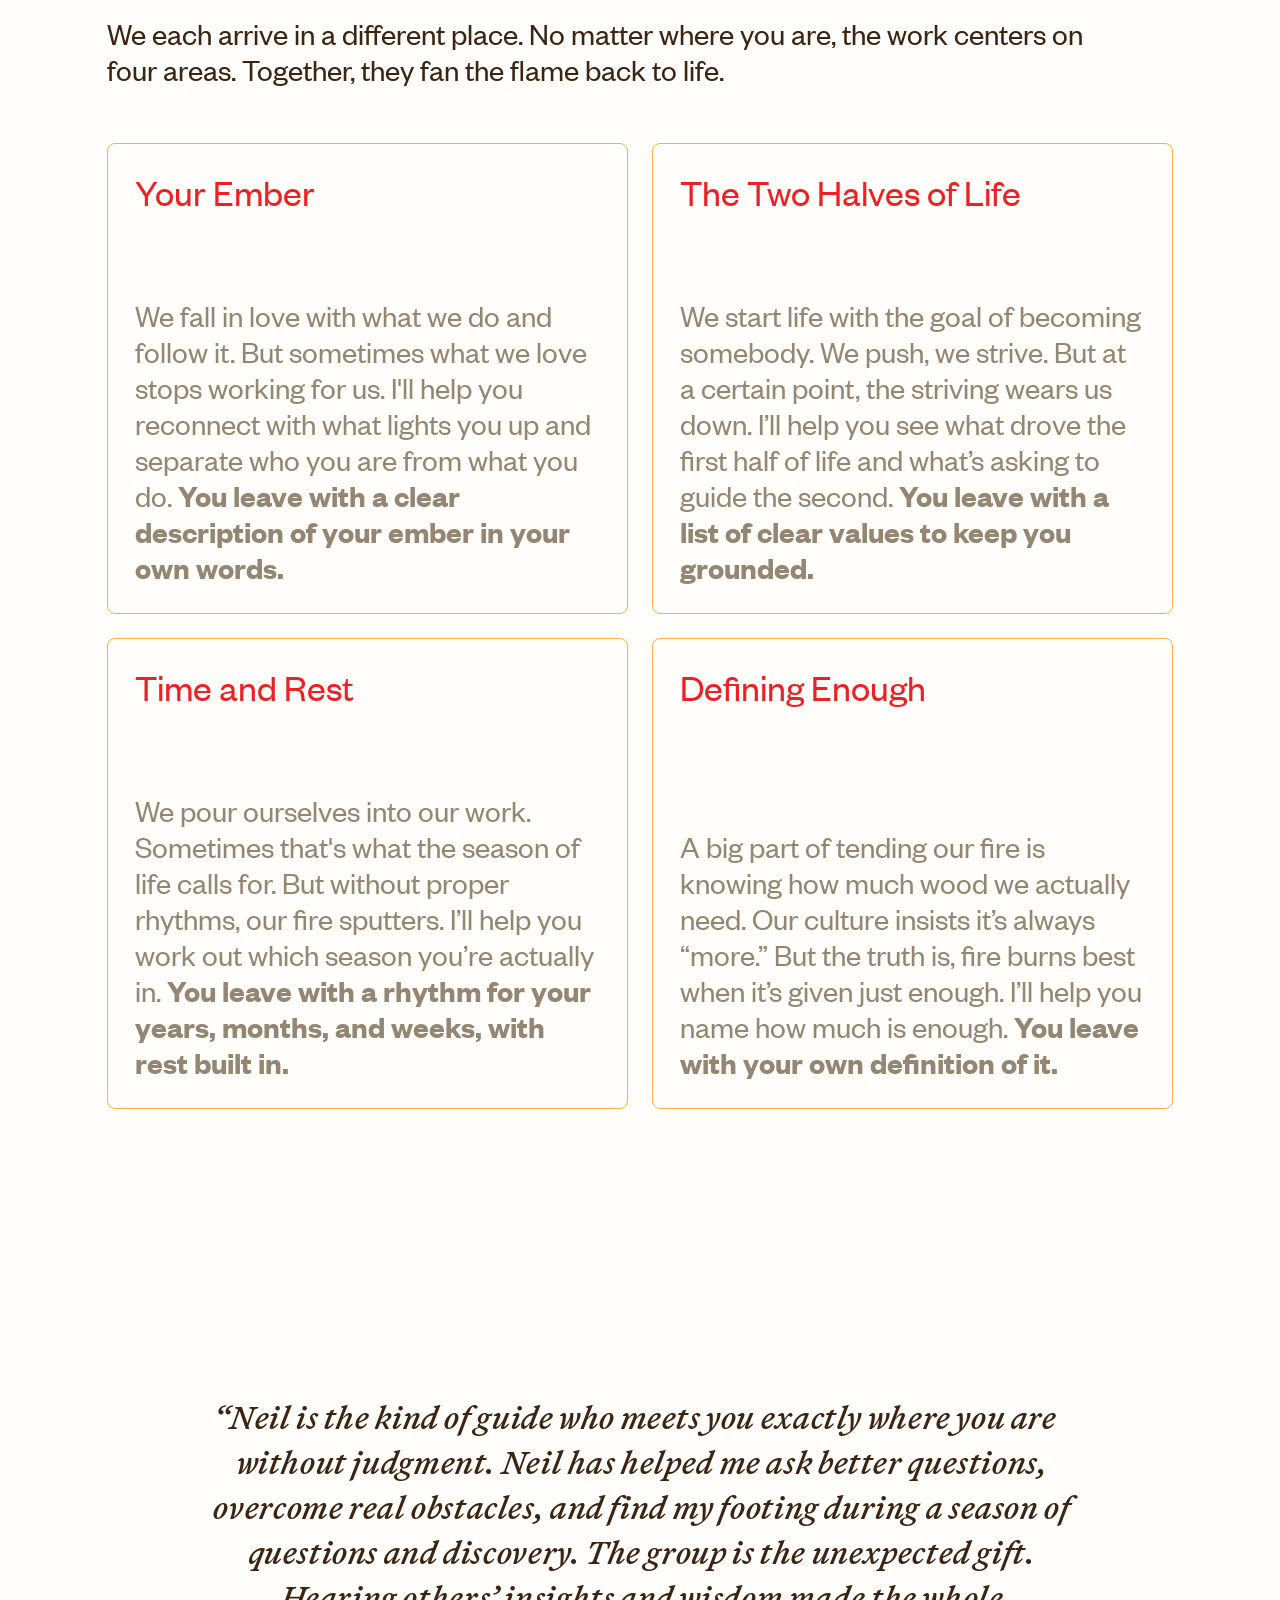
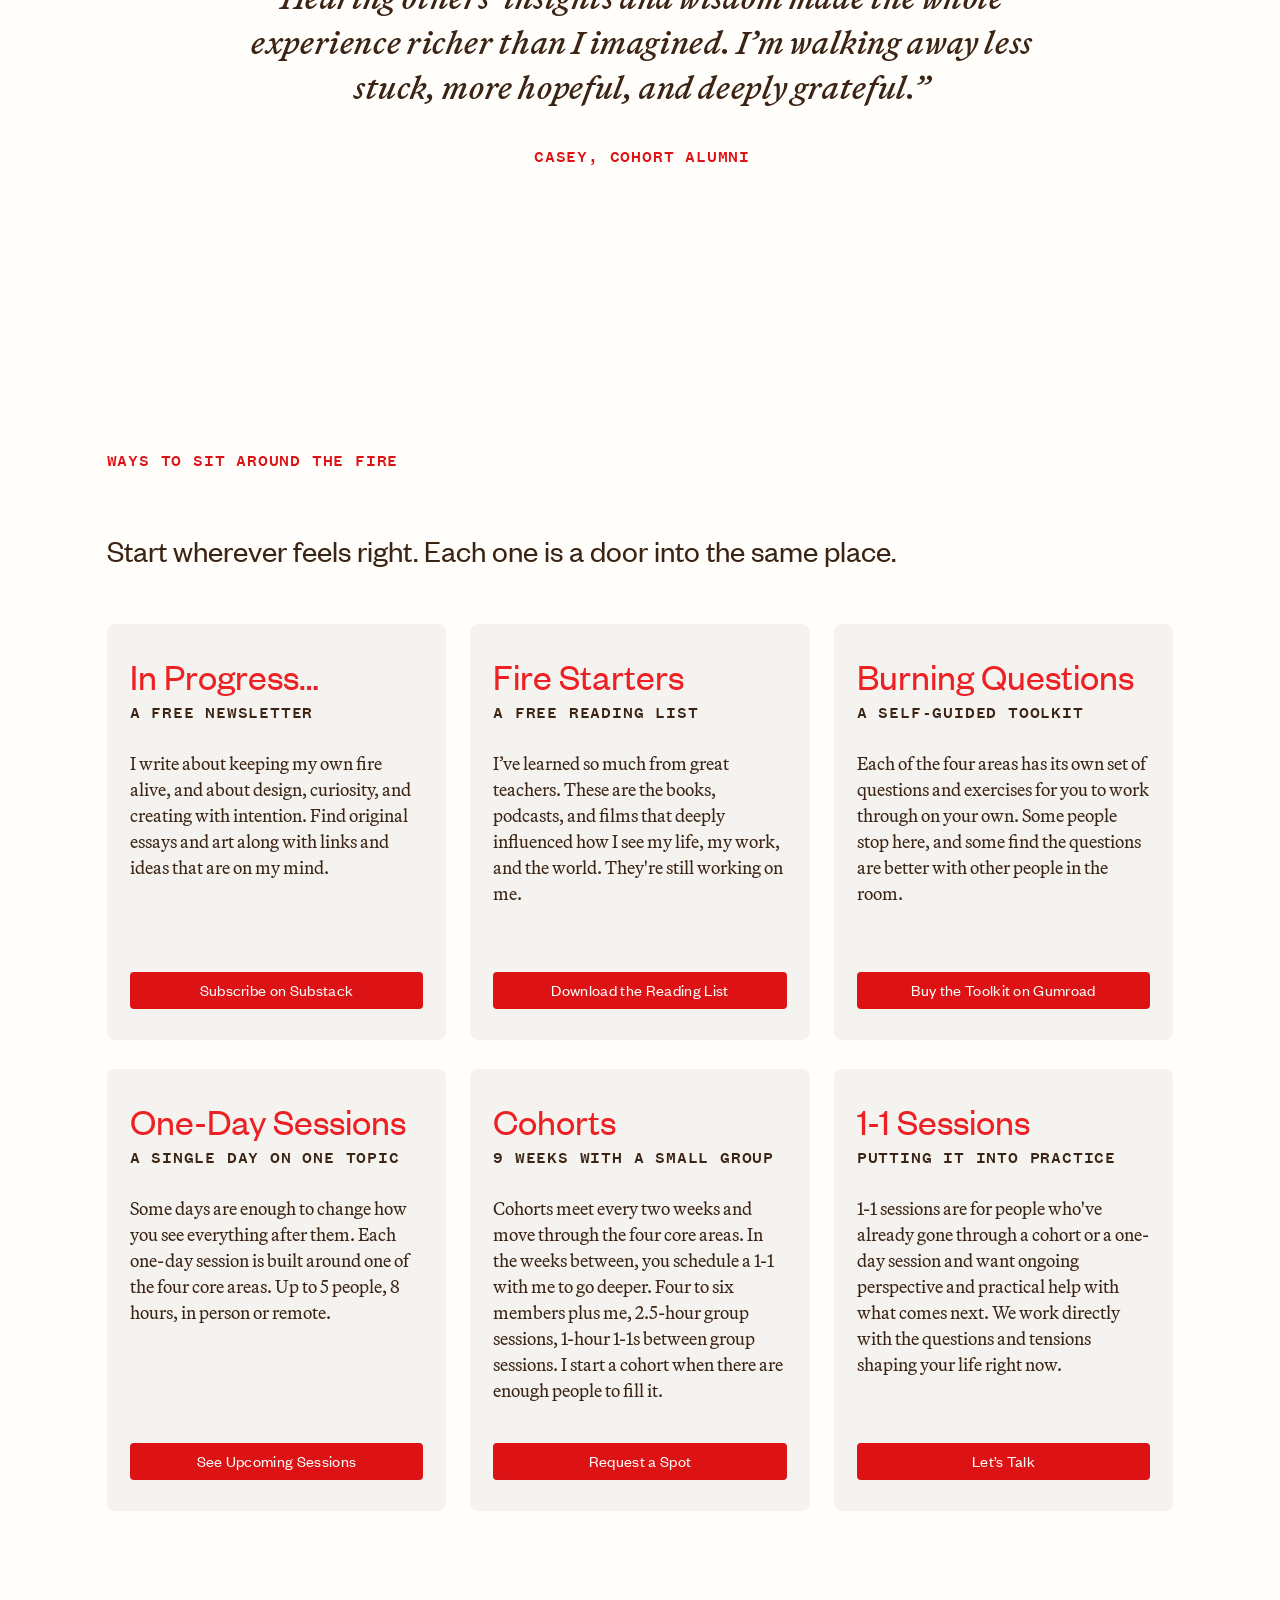
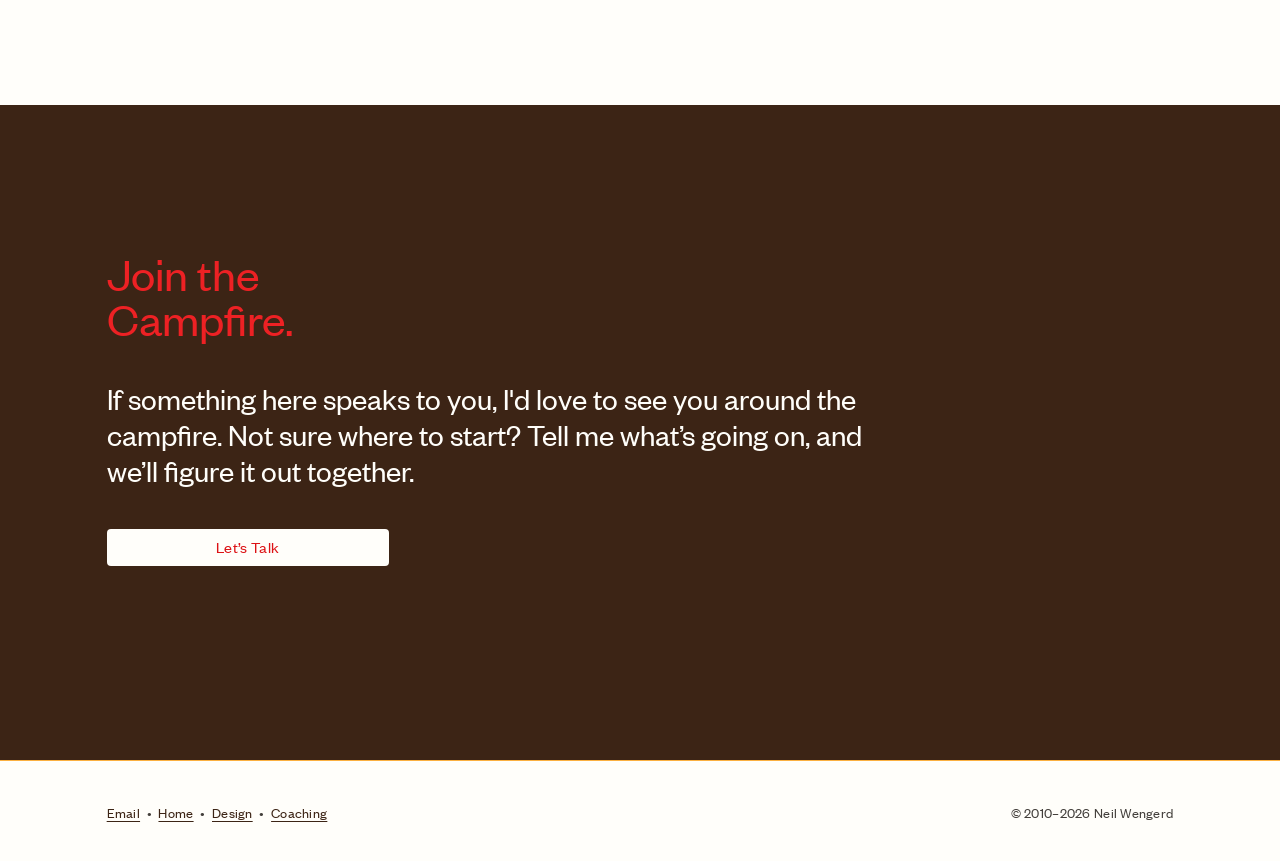
==== commit c7a6533f: "Update coaching.html" ====
--- a/coaching.html
+++ b/coaching.html
@@ -33,10 +33,10 @@
 <body class="page-coaching">
 
   <header class="cf-header">
-    <a class="cf-logo" href="coaching.html" aria-label="Campfire">
+    <a class="cf-logo" href="/coaching" aria-label="Campfire">
       <img src="assets/campfire-logo.svg" width="240" height="60" alt="Campfire">
     </a>
-    <a class="cf-sig" href="index.html" aria-label="Neil Wengerd, home">
+    <a class="cf-sig" href="/" aria-label="Neil Wengerd, home">
       <img src="assets/neil-signature.svg" width="50" height="49" alt="">
     </a>
   </header>
@@ -155,7 +155,7 @@
           <div>
             <h3>One-Day Sessions</h3>
             <p class="label">A single day on one topic</p>
-            <p class="cf-serif">Some days are enough to change how you see everything after them. Each one-day session is built around one of the four core areas. Up to 15 people, 8 hours, in person or remote.</p>
+            <p class="cf-serif">Some days are enough to change how you see everything after them. Each one-day session is built around one of the four core areas. Up to 5 people, 8 hours, in person or remote.</p>
           </div>
           <a class="cf-button">See Upcoming Sessions</a>
         </article>
@@ -189,7 +189,7 @@
 
   <footer class="site-footer">
     <nav aria-label="Footer">
-      <a href="mailto:neil@neilwengerd.com">Email</a><span class="sep">  •  </span><a href="index.html">Home</a><span class="sep">  •  </span><a href="design.html">Design</a><span class="sep">  •  </span><a href="coaching.html" aria-current="page">Coaching</a>
+      <a href="mailto:neil@neilwengerd.com">Email</a><span class="sep">  •  </span><a href="/">Home</a><span class="sep">  •  </span><a href="/design">Design</a><span class="sep">  •  </span><a href="/coaching" aria-current="page">Coaching</a>
     </nav>
     <p>© 2010–2026 Neil Wengerd</p>
   </footer>
--- a/styles.css
+++ b/styles.css
@@ -42,6 +42,7 @@
 
 :root {
   --campfire-red: #ed2124;
+  --campfire-red-text: #dc1215;
   --campfire-brown: #3c2415;
   --lightest-brown: #f5f3ef;
   --light-brown: #e2ded9;
@@ -49,7 +50,7 @@
   --campfire-yellow: #fbb040;
   --offwhite: #fffefa;
   --forest-green: #0a3420;
-  --olive-drab: #69802e;
+  --olive-drab: #677d2d;
   --dark-gray: #433f3b;
   --bright-green: #ccff00;
   --light-light-gray: #ededed;
@@ -498,7 +499,7 @@
 }
 
 .page-coaching .label {
-  color: var(--campfire-red);
+  color: var(--campfire-red-text);
 }
 
 .cf-lede {
@@ -714,7 +715,7 @@
   height: 37px;
   padding: 0 24px 1px;
   border-radius: 4px;
-  background: var(--campfire-red);
+  background: var(--campfire-red-text);
   color: var(--offwhite);
   font-size: 16px;
   line-height: 16px;
@@ -762,7 +763,7 @@
   width: min(282px, 100%);
   margin-top: 40px;
   background: var(--offwhite);
-  color: var(--campfire-red);
+  color: var(--campfire-red-text);
 }
 
 .cf-button-light:hover,
@@ -926,7 +927,7 @@
 /* Design (Grafica) page */
 
 :root {
-  --mid-gray: #807e7a;
+  --mid-gray: #777572;
 }
 
 .gr-wrap {
